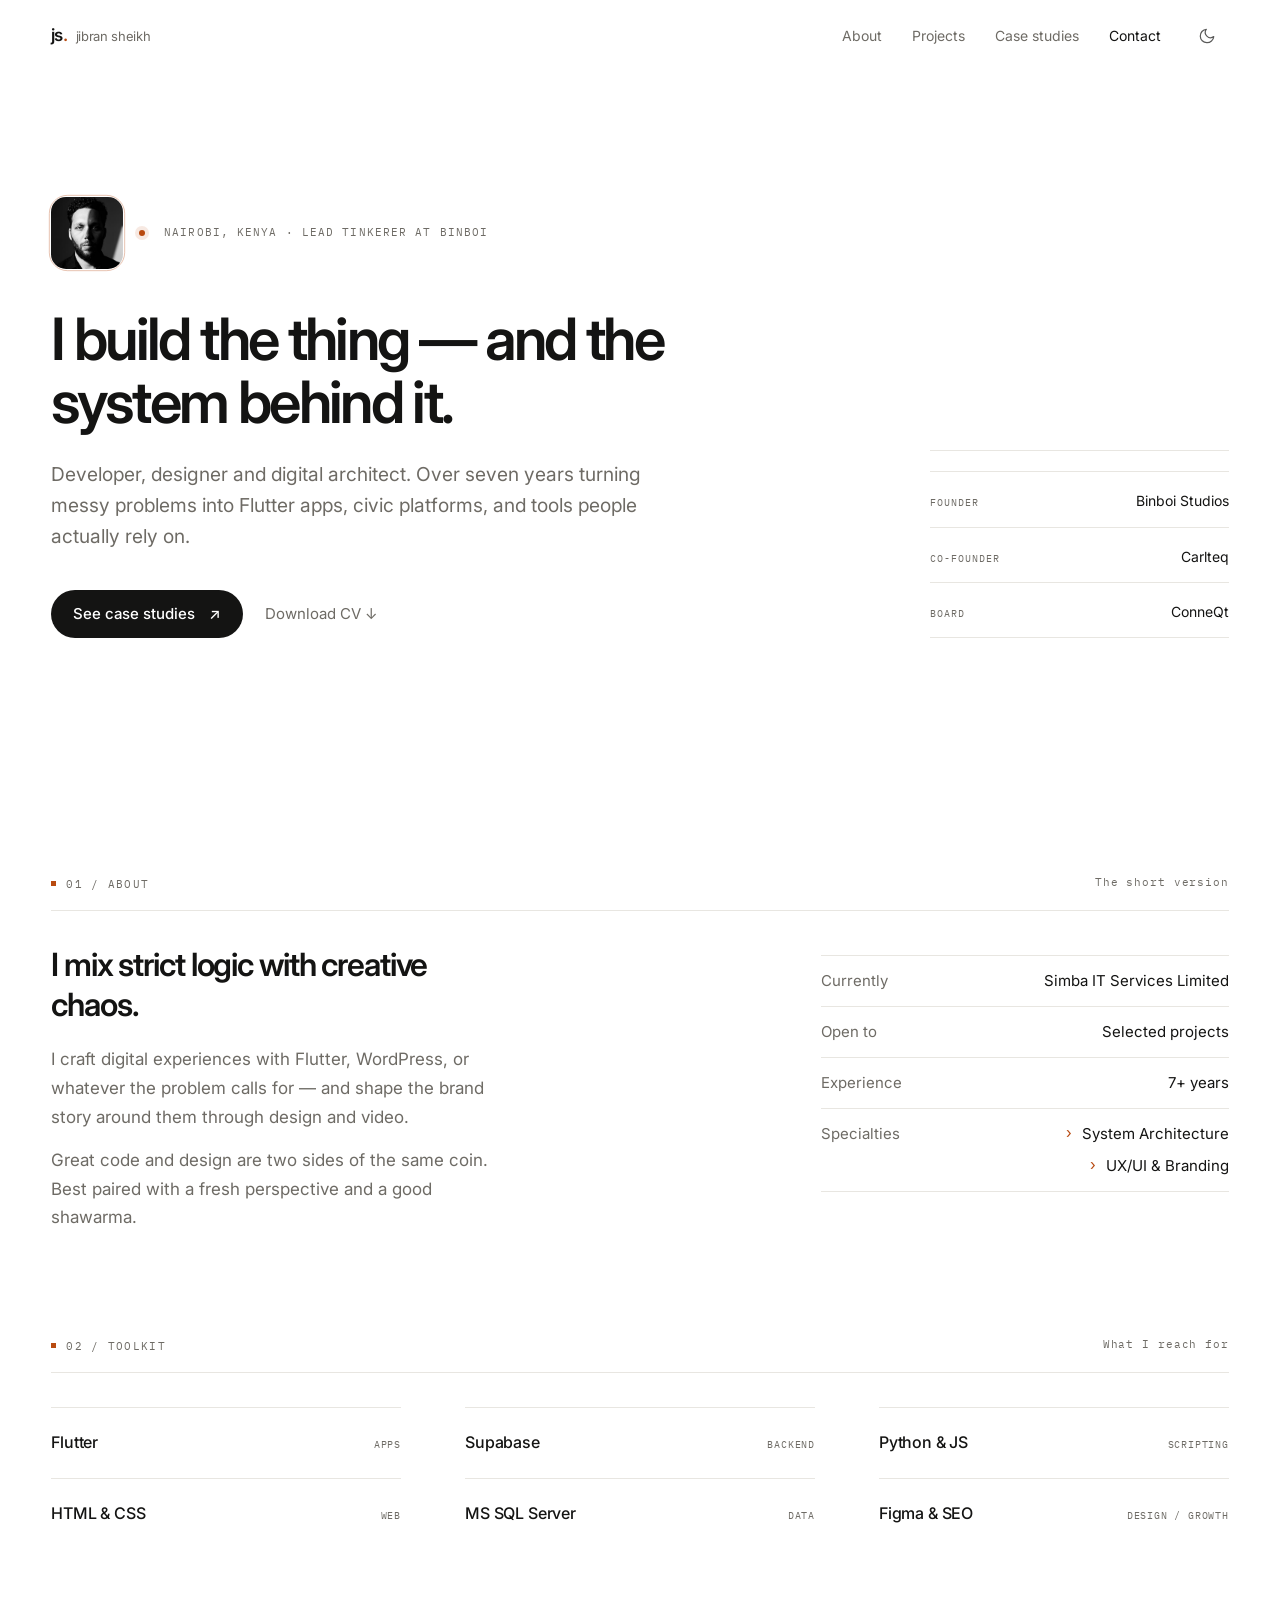
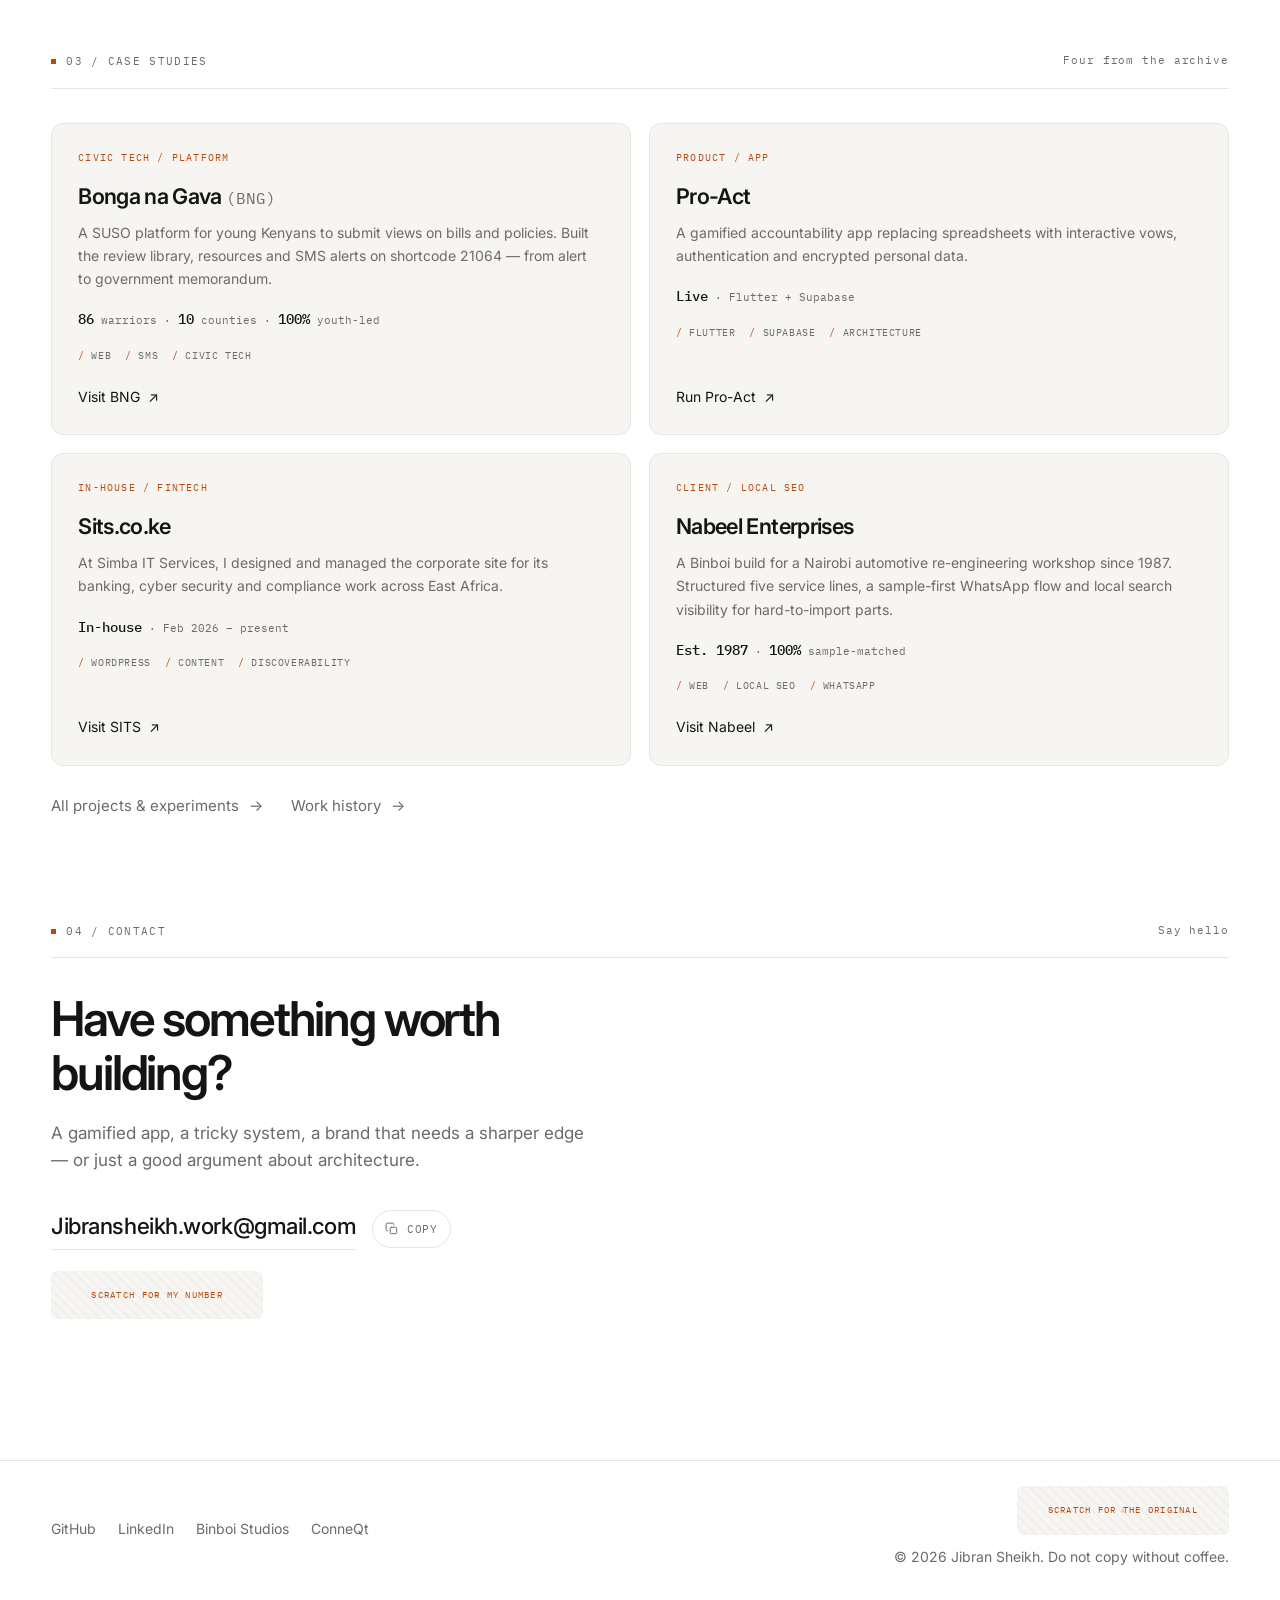
==== index.html @ ac34a092 "Tighten site copy and add copy-email button" ====
<!DOCTYPE html>
<html lang="en">
<head>
    <meta charset="UTF-8">
    <meta name="viewport" content="width=device-width, initial-scale=1.0">

    <title>Jibran Sheikh — Developer &amp; Digital Architect</title>
    <meta name="description" content="Part developer, part digital architect, and full-time problem solver. Building Flutter apps, civic platforms, and the systems behind them from Nairobi.">
    <meta name="keywords" content="Jibran Sheikh, Full-Stack Developer, Flutter app development, Supabase, Civic Tech, suso.world, Bonganagava, Nairobi">
    <meta name="theme-color" content="#ffffff">

    <link rel="canonical" href="https://jibransheikh.binboi.biz/">

    <meta property="og:title" content="Jibran Sheikh — Developer &amp; Digital Architect">
    <meta property="og:description" content="I build the thing — and the system behind it.">
    <meta property="og:type" content="website">
    <meta property="og:url" content="https://jibransheikh.binboi.biz/">
    <meta property="og:image" content="https://jibransheikh.binboi.biz/images/og-card.jpg">
    <meta property="og:image:width" content="1200">
    <meta property="og:image:height" content="630">
    <meta name="twitter:card" content="summary_large_image">

    <script type="application/ld+json">
    {
      "@context": "https://schema.org",
      "@type": "Person",
      "name": "Jibran Sheikh",
      "jobTitle": "Developer & Digital Architect",
      "url": "https://jibransheikh.binboi.biz/",
      "sameAs": [
        "https://github.com/Jibransheikh",
        "https://linkedin.com/in/jibransheikhwork",
        "https://binboi.biz"
      ],
      "worksFor": {
        "@type": "Organization",
        "name": "Simba IT Services Limited"
      },
      "knowsAbout": [
        "Flutter Mobile App Development",
        "Supabase Backend Architecture",
        "Civic Tech & NGO Platforms",
        "Microsoft SQL Server",
        "Linux Mint Configuration",
        "Python & JavaScript Programming"
      ],
      "description": "Digital strategist with over seven years of experience building engaging web applications, dynamic NGO platforms, and hardware ecosystems."
    }
    </script>

    <script>
        // Set theme before paint. Light is the default.
        try {
            if (localStorage.getItem("theme") === "dark") {
                document.documentElement.dataset.theme = "dark";
            }
        } catch (e) {}
        document.documentElement.classList.add("has-js");
        // If script.js fails to load, don't leave reveal content hidden.
        setTimeout(function () {
            if (!document.documentElement.dataset.jsReady) {
                document.documentElement.classList.remove("has-js");
            }
        }, 1500);
    </script>

    <link rel="icon" href="assets/favicon.svg" type="image/svg+xml">
    <link rel="preconnect" href="https://fonts.googleapis.com">
    <link rel="preconnect" href="https://fonts.gstatic.com" crossorigin>
    <link href="https://fonts.googleapis.com/css2?family=IBM+Plex+Mono:wght@400;500&family=Inter:wght@400;500;600&display=swap" rel="stylesheet">
    <link rel="stylesheet" href="style.css">
</head>

<body>
    <a class="skip-link" href="#main">Skip to content</a>
    <header class="site-header" id="site-header">
        <div class="wrap header-inner">
            <a class="brand" href="index.html" aria-label="Jibran Sheikh, home">
                <span class="brand-name">js<span>.</span></span>
                <span class="brand-note">jibran sheikh</span>
            </a>

            <nav class="desknav" aria-label="Primary">
                <a href="#about">About</a>
                <a href="projects.html">Projects</a>
                <a href="#case-studies">Case studies</a>
                <a href="#contact">Contact</a>
            </nav>

            <div class="header-actions">
                <button class="iconbtn themebtn" type="button" aria-label="Switch to dark mode" aria-pressed="false">
                    <svg class="i-moon" width="18" height="18" viewBox="0 0 24 24" fill="none" stroke="currentColor" stroke-width="1.6" stroke-linecap="round" stroke-linejoin="round" aria-hidden="true">
                        <path d="M21 12.8A9 9 0 1 1 11.2 3a7 7 0 0 0 9.8 9.8Z"/>
                    </svg>
                    <svg class="i-sun" width="18" height="18" viewBox="0 0 24 24" fill="none" stroke="currentColor" stroke-width="1.6" stroke-linecap="round" stroke-linejoin="round" aria-hidden="true">
                        <circle cx="12" cy="12" r="4"/>
                        <path d="M12 2v2M12 20v2M4.93 4.93l1.41 1.41M17.66 17.66l1.41 1.41M2 12h2M20 12h2M4.93 19.07l1.41-1.41M17.66 6.34l1.41-1.41"/>
                    </svg>
                </button>

                <button class="iconbtn menubtn" type="button" aria-label="Open menu" aria-expanded="false" aria-controls="mobile-menu">
                    <svg width="20" height="20" viewBox="0 0 24 24" fill="none" stroke="currentColor" stroke-width="1.6" stroke-linecap="round" aria-hidden="true">
                        <path d="M4 8h16M4 16h16"/>
                    </svg>
                </button>
            </div>
        </div>

        <div class="mobile-menu" id="mobile-menu" hidden>
            <nav aria-label="Mobile">
                <a href="#about">About</a>
                <a href="projects.html">Projects</a>
                <a href="#case-studies">Case studies</a>
                <a href="#contact">Contact</a>
            </nav>
            <p class="mobile-menu-foot">Nairobi, Kenya &middot; Building since 2019</p>
        </div>
    </header>

    <main id="main">
        <section class="hero wrap">
            <div class="hero-main">
                <div class="hero-head reveal" style="--delay: 0.02s">
                    <button type="button" class="avatar-frame" aria-label="Enlarge photo of Jibran Sheikh">
                        <img src="images/profile.avif" alt="" width="72" height="72">
                    </button>
                    <p class="status">
                        <button type="button" class="status-toggle" aria-label="Cycle status message" aria-controls="status-text">
                            <span class="status-dot" aria-hidden="true"></span>
                        </button>
                        <span class="status-text" id="status-text" aria-live="polite">Nairobi, Kenya &middot; Lead Tinkerer at Binboi</span>
                    </p>
                </div>

                <h1 class="reveal" style="--delay: 0.1s">I build the thing &mdash; and the system behind it.</h1>

                <p class="hero-desc reveal" style="--delay: 0.18s">
                    Developer, designer and digital architect. Over seven years turning messy problems into
                    Flutter apps, civic platforms, and tools people actually rely on.
                </p>

                <div class="hero-actions reveal" style="--delay: 0.26s">
                    <a href="#case-studies" class="btn">See case studies <span class="arr" aria-hidden="true">&nearr;</span></a>
                    <a href="assets/cv.pdf" target="_blank" rel="noopener noreferrer" class="text-link">Download CV &darr;</a>
                </div>
            </div>

            <div class="hero-side reveal" style="--delay: 0.34s">
                <div class="roles">
                    <span class="role">
                        <span class="role-label">Founder</span>
                        <a href="https://binboi.biz" target="_blank" rel="noopener noreferrer">Binboi Studios</a>
                    </span>
                    <span class="role">
                        <span class="role-label">Co-founder</span>
                        <a href="https://carlteq.io" target="_blank" rel="noopener noreferrer">Carlteq</a>
                    </span>
                    <span class="role">
                        <span class="role-label">Board</span>
                        <a href="https://conneqtke.org/" target="_blank" rel="noopener noreferrer">ConneQt</a>
                    </span>
                </div>
            </div>
        </section>

        <section id="about" class="section wrap">
            <div class="section-head reveal">
                <h2 class="eyebrow">01 / About</h2>
                <span class="section-aside">The short version</span>
            </div>

            <div class="about-grid">
                <div class="about-intro reveal">
                    <p class="about-title">I mix strict logic with creative chaos.</p>
                    <p class="about-lead">
                        I craft digital experiences with Flutter, WordPress, or whatever the problem
                        calls for &mdash; and shape the brand story around them through design and video.
                    </p>
                    <p class="about-lead">
                        Great code and design are two sides of the same coin. Best paired with a fresh
                        perspective and a good shawarma.
                    </p>
                </div>
                <div class="about-copy reveal" style="--delay: 0.08s">
                    <dl class="facts">
                        <div class="fact-row"><dt>Currently</dt><dd>Simba IT Services Limited</dd></div>
                        <div class="fact-row"><dt>Open to</dt><dd>Selected projects</dd></div>
                        <div class="fact-row"><dt>Experience</dt><dd>7+ years</dd></div>
                        <div class="fact-row fact-row--specialties">
                            <dt>Specialties</dt>
                            <dd>
                                <ul class="specialties">
                                    <li>System Architecture</li>
                                    <li>UX/UI &amp; Branding</li>
                                </ul>
                            </dd>
                        </div>
                    </dl>
                </div>
            </div>
        </section>

        <section class="section wrap">
            <div class="section-head reveal">
                <h2 class="eyebrow">02 / Toolkit</h2>
                <span class="section-aside">What I reach for</span>
            </div>

            <div class="tool-grid">
                <div class="tool reveal"><span class="tool-name">Flutter</span><span class="tool-cat">Apps</span></div>
                <div class="tool reveal" style="--delay: 0.04s"><span class="tool-name">Supabase</span><span class="tool-cat">Backend</span></div>
                <div class="tool reveal" style="--delay: 0.08s"><span class="tool-name">Python &amp; JS</span><span class="tool-cat">Scripting</span></div>
                <div class="tool reveal" style="--delay: 0.12s"><span class="tool-name">HTML &amp; CSS</span><span class="tool-cat">Web</span></div>
                <div class="tool reveal" style="--delay: 0.16s"><span class="tool-name">MS SQL Server</span><span class="tool-cat">Data</span></div>
                <div class="tool reveal" style="--delay: 0.2s"><span class="tool-name">Figma &amp; SEO</span><span class="tool-cat">Design / Growth</span></div>
            </div>
        </section>

        <section id="case-studies" class="section wrap">
            <div class="section-head reveal">
                <h2 class="eyebrow">03 / Case studies</h2>
                <span class="section-aside">Four from the archive</span>
            </div>

            <div class="case-grid">
                <article class="case-card reveal">
                    <p class="case-kicker">Civic tech / Platform</p>
                    <h3>Bonga na Gava <span class="case-abbr">(BNG)</span></h3>
                    <p class="case-desc">
                        A SUSO platform for young Kenyans to submit views on bills and policies. Built the
                        review library, resources and SMS alerts on shortcode 21064 &mdash; from alert to
                        government memorandum.
                    </p>
                    <p class="case-metric"><strong>86</strong> warriors &middot; <strong>10</strong> counties &middot; <strong>100%</strong> youth-led</p>
                    <ul class="case-tags">
                        <li>Web</li>
                        <li>SMS</li>
                        <li>Civic tech</li>
                    </ul>
                    <a class="case-link" href="https://bonganagava.com" target="_blank" rel="noopener noreferrer">Visit BNG <span class="arr" aria-hidden="true">&nearr;</span></a>
                </article>

                <article class="case-card reveal" style="--delay: 0.06s">
                    <p class="case-kicker">Product / App</p>
                    <h3>Pro-Act</h3>
                    <p class="case-desc">
                        A gamified accountability app replacing spreadsheets with interactive vows,
                        authentication and encrypted personal data.
                    </p>
                    <p class="case-metric"><strong>Live</strong> &middot; Flutter + Supabase</p>
                    <ul class="case-tags">
                        <li>Flutter</li>
                        <li>Supabase</li>
                        <li>Architecture</li>
                    </ul>
                    <a class="case-link" href="https://proact.dev.binboi.biz" target="_blank" rel="noopener noreferrer">Run Pro-Act <span class="arr" aria-hidden="true">&nearr;</span></a>
                </article>

                <article class="case-card reveal" style="--delay: 0.12s">
                    <p class="case-kicker">In-house / Fintech</p>
                    <h3>Sits.co.ke</h3>
                    <p class="case-desc">
                        At Simba IT Services, I designed and managed the corporate site for its banking,
                        cyber security and compliance work across East Africa.
                    </p>
                    <p class="case-metric"><strong>In-house</strong> &middot; Feb 2026 &ndash; present</p>
                    <ul class="case-tags">
                        <li>WordPress</li>
                        <li>Content</li>
                        <li>Discoverability</li>
                    </ul>
                    <a class="case-link" href="https://www.sits.co.ke/" target="_blank" rel="noopener noreferrer">Visit SITS <span class="arr" aria-hidden="true">&nearr;</span></a>
                </article>

                <article class="case-card reveal" style="--delay: 0.18s">
                    <p class="case-kicker">Client / Local SEO</p>
                    <h3>Nabeel Enterprises</h3>
                    <p class="case-desc">
                        A Binboi build for a Nairobi automotive re-engineering workshop since 1987.
                        Structured five service lines, a sample-first WhatsApp flow and local search
                        visibility for hard-to-import parts.
                    </p>
                    <p class="case-metric"><strong>Est. 1987</strong> &middot; <strong>100%</strong> sample-matched</p>
                    <ul class="case-tags">
                        <li>Web</li>
                        <li>Local SEO</li>
                        <li>WhatsApp</li>
                    </ul>
                    <a class="case-link" href="https://nabeelenterprises.binboi.biz/" target="_blank" rel="noopener noreferrer">Visit Nabeel <span class="arr" aria-hidden="true">&nearr;</span></a>
                </article>
            </div>

            <div class="more-links">
                <a class="more-link" href="projects.html">All projects &amp; experiments <span class="arr" aria-hidden="true">&rarr;</span></a>
                <a class="more-link" href="archive.html">Work history <span class="arr" aria-hidden="true">&rarr;</span></a>
            </div>
        </section>

        <section id="contact" class="section wrap contact">
            <div class="section-head reveal">
                <h2 class="eyebrow">04 / Contact</h2>
                <span class="section-aside">Say hello</span>
            </div>

            <p class="contact-title reveal">Have something worth building?</p>
            <p class="contact-copy reveal" style="--delay: 0.06s">
                A gamified app, a tricky system, a brand that needs a sharper edge &mdash; or just a good
                argument about architecture.
            </p>
            <div class="contact-email reveal" style="--delay: 0.12s">
                <a class="email-link" href="mailto:Jibransheikh.work@gmail.com">Jibransheikh.work@gmail.com</a>
                <button type="button" class="copy-email" data-copy-email="Jibransheikh.work@gmail.com" aria-label="Copy email address to clipboard">
                    <svg viewBox="0 0 24 24" fill="none" stroke="currentColor" stroke-width="1.7" stroke-linecap="round" stroke-linejoin="round" aria-hidden="true">
                        <rect x="9" y="9" width="11" height="11" rx="2"/>
                        <path d="M5 15H4a2 2 0 0 1-2-2V4a2 2 0 0 1 2-2h9a2 2 0 0 1 2 2v1"/>
                    </svg>
                    <span class="copy-label">Copy</span>
                </button>
                <span class="sr-only" role="status" data-copy-status></span>
            </div>

            <div class="phone-reveal reveal" style="--delay: 0.16s">
                <button type="button" class="specialty specialty--scratch"
                    aria-label="Scratch to reveal Jibran's phone number"
                    aria-describedby="phone-hint" aria-pressed="false"
                    data-reveal-label="Jibran's phone number: +254 717 516 439"
                    data-reveal-status="Phone number revealed: +254 717 516 439. A call link is now available."
                    data-reveal-target="#phone-call-link">
                    <span class="specialty-face" aria-hidden="true">
                        <span class="specialty-text">+254 717 516 439</span>
                        <span class="specialty-note">tap to call below</span>
                    </span>
                    <canvas class="specialty-cover" aria-hidden="true"></canvas>
                    <span class="specialty-prompt" aria-hidden="true">scratch for my number</span>
                </button>
                <span class="sr-only" id="phone-hint">Drag across the card to scratch it, or press Enter to reveal the phone number.</span>
                <span class="sr-only" aria-live="polite" data-scratch-status></span>
                <a class="phone phone-link" id="phone-call-link" href="tel:+254717516439" hidden>Call +254 717 516 439 <span class="arr" aria-hidden="true">&nearr;</span></a>
            </div>
        </section>
    </main>

    <footer class="site-footer wrap">
        <div class="footer-links">
            <a href="https://github.com/Jibransheikh" target="_blank" rel="noopener noreferrer">GitHub</a>
            <a href="https://linkedin.com/in/jibransheikhwork" target="_blank" rel="noopener noreferrer">LinkedIn</a>
            <a href="https://binboi.biz" target="_blank" rel="noopener noreferrer">Binboi Studios</a>
            <a href="https://conneqtke.org/" target="_blank" rel="noopener noreferrer">ConneQt</a>
        </div>
        <div class="footer-right">
            <div class="footer-scratch">
                <button type="button" class="specialty specialty--scratch footer-scratch-card"
                    aria-label="Scratch to reveal the original site"
                    aria-describedby="legacy-hint" aria-pressed="false"
                    data-reveal-label="Open the original 2024 portfolio (opens in a new tab)"
                    data-reveal-status="Easter egg unlocked: a link to the original 2024 portfolio is now in the footer."
                    data-reveal-target="#legacy-link">
                    <span class="specialty-face" aria-hidden="true">
                        <span class="specialty-text">the original site</span>
                        <span class="specialty-note">2024 edition</span>
                    </span>
                    <canvas class="specialty-cover" aria-hidden="true"></canvas>
                    <span class="specialty-prompt" aria-hidden="true">scratch for the original</span>
                </button>
                <span class="sr-only" id="legacy-hint">Drag across the card to scratch it, or press Enter to reveal a link to the original site.</span>
                <span class="sr-only" aria-live="polite" data-scratch-status></span>
                <a class="legacy-link" id="legacy-link" href="legacy/index.html" target="_blank" rel="noopener noreferrer" hidden>The original site <span class="arr" aria-hidden="true">&nearr;</span></a>
            </div>
            <p>&copy; <span data-year>2026</span> Jibran Sheikh. Do not copy without coffee.</p>
        </div>
    </footer>

    <div class="lightbox" id="photo-lightbox" hidden>
        <div class="lightbox-backdrop" data-lightbox-close></div>
        <div class="lightbox-inner" role="dialog" aria-modal="true" aria-label="Photo of Jibran Sheikh">
            <img src="images/profile.avif" alt="Jibran Sheikh" width="1529" height="1874">
            <button type="button" class="lightbox-close" aria-label="Close photo">&times;</button>
        </div>
    </div>

    <script src="script.js"></script>
</body>
</html>
---- style.css ----
/* ---------------------------------------------
   Tokens
--------------------------------------------- */
:root {
    color-scheme: light;

    --bg: #ffffff;
    --fg: #141413;
    --muted: #6e6b65;
    --rule: #e8e6e1;
    --tile: #f6f5f2;
    --accent: #b84a10;
    --accent-soft: rgba(184, 74, 16, 0.12);

    --sans: "Inter", system-ui, -apple-system, "Segoe UI", sans-serif;
    --mono: "IBM Plex Mono", ui-monospace, SFMono-Regular, monospace;

    --gutter: clamp(20px, 4vw, 64px);
    --width: 1520px;
}

html[data-theme="dark"] {
    color-scheme: dark;

    --bg: #0e0e0d;
    --fg: #f2f0ed;
    --muted: #9d9992;
    --rule: #272624;
    --tile: #171716;
    --accent: #f07826;
    --accent-soft: rgba(240, 120, 38, 0.16);
}

/* ---------------------------------------------
   Reset + base
--------------------------------------------- */
*,
*::before,
*::after {
    box-sizing: border-box;
}

html {
    scroll-behavior: smooth;
    scroll-padding-top: 88px;
    background: var(--bg);
}

body {
    margin: 0;
    min-height: 100vh;
    background: var(--bg);
    color: var(--fg);
    font-family: var(--sans);
    font-size: 16px;
    line-height: 1.6;
    -webkit-font-smoothing: antialiased;
    transition: background-color 0.3s ease, color 0.3s ease;
}

img {
    display: block;
    max-width: 100%;
    height: auto;
}

a {
    color: inherit;
    text-decoration: none;
}

h1,
h2,
h3 {
    margin: 0;
    font-weight: 600;
    letter-spacing: -0.03em;
    line-height: 1.16;
}

p {
    margin: 0;
}

ul,
dl {
    margin: 0;
    padding: 0;
}

[hidden] {
    display: none !important;
}

.sr-only {
    position: absolute;
    width: 1px;
    height: 1px;
    padding: 0;
    margin: -1px;
    overflow: hidden;
    clip: rect(0, 0, 0, 0);
    white-space: nowrap;
    border: 0;
}

::selection {
    background: var(--accent);
    color: #fff;
}

:focus-visible {
    outline: 2px solid var(--accent);
    outline-offset: 3px;
    border-radius: 4px;
}

.wrap {
    width: 100%;
    max-width: var(--width);
    margin-inline: auto;
    padding-inline: var(--gutter);
}

/* Underlined inline link that settles on hover */
.link {
    text-decoration: underline;
    text-decoration-thickness: 1px;
    text-underline-offset: 4px;
    text-decoration-color: var(--rule);
    transition: text-decoration-color 0.2s ease, color 0.2s ease;
}

.link:hover {
    color: var(--accent);
    text-decoration-color: currentColor;
}

.skip-link {
    position: absolute;
    left: -9999px;
    top: 10px;
    z-index: 100;
    padding: 8px 14px;
    border-radius: 8px;
    background: var(--fg);
    color: var(--bg);
    font-size: 14px;
}

.skip-link:focus {
    left: 16px;
}

/* ---------------------------------------------
   Header
--------------------------------------------- */
.site-header {
    position: sticky;
    top: 0;
    z-index: 40;
    border-bottom: 1px solid transparent;
    transition: border-color 0.25s ease, background-color 0.25s ease;
}

.site-header.is-scrolled {
    background: var(--bg);
    background: color-mix(in srgb, var(--bg) 88%, transparent);
    backdrop-filter: blur(14px);
    -webkit-backdrop-filter: blur(14px);
    border-bottom-color: var(--rule);
}

.header-inner {
    display: flex;
    align-items: center;
    justify-content: space-between;
    gap: 24px;
    min-height: 72px;
}

.brand {
    display: inline-flex;
    align-items: baseline;
    gap: 9px;
    font-size: 17px;
    font-weight: 600;
    letter-spacing: -0.02em;
}

.brand-name {
    letter-spacing: -0.05em;
}

.brand-name span {
    color: var(--accent);
}

.brand-note {
    font-weight: 400;
    font-size: 13px;
    color: var(--muted);
}

.brand-note.is-typing::after {
    content: "";
    display: inline-block;
    width: 1px;
    height: 1em;
    margin-left: 2px;
    background: var(--accent);
    vertical-align: -2px;
    animation: caret 0.7s step-end infinite;
}

html.brand-typing .brand-note {
    display: inline;
}

@keyframes caret {
    50% {
        opacity: 0;
    }
}

.desknav {
    display: flex;
    gap: 30px;
    margin-left: auto;
    font-size: 14px;
}

.desknav a {
    color: var(--muted);
    transition: color 0.2s ease;
}

.desknav a:hover,
.desknav a[aria-current="true"] {
    color: var(--fg);
}

.header-actions {
    display: flex;
    align-items: center;
    gap: 6px;
}

.iconbtn {
    display: inline-flex;
    align-items: center;
    justify-content: center;
    width: 44px;
    height: 44px;
    padding: 0;
    border: 0;
    border-radius: 999px;
    background: transparent;
    color: inherit;
    cursor: pointer;
    opacity: 0.7;
    transition: opacity 0.2s ease, background-color 0.2s ease, transform 0.2s ease;
}

.iconbtn:hover {
    opacity: 1;
    background: var(--tile);
}

.themebtn svg {
    transition: transform 0.4s cubic-bezier(0.2, 0.7, 0.2, 1);
}

.themebtn:hover svg {
    transform: rotate(-18deg);
}

.themebtn .i-sun,
.menubtn,
.mobile-menu {
    display: none;
}

html[data-theme="dark"] .themebtn .i-sun {
    display: block;
}

html[data-theme="dark"] .themebtn .i-moon {
    display: none;
}

.menubtn svg {
    transition: transform 0.25s ease;
}

.menubtn[aria-expanded="true"] svg {
    transform: rotate(90deg);
}

.mobile-menu {
    position: absolute;
    top: 100%;
    left: 0;
    right: 0;
    padding: 8px var(--gutter) 28px;
    background: var(--bg);
    border-bottom: 1px solid var(--rule);
    box-shadow: 0 18px 40px rgba(0, 0, 0, 0.05);
}

.mobile-menu nav {
    display: flex;
    flex-direction: column;
}

.mobile-menu a {
    padding: 15px 0;
    border-bottom: 1px solid var(--rule);
    font-size: 26px;
    font-weight: 500;
    letter-spacing: -0.03em;
}

.mobile-menu-foot {
    margin-top: 22px;
    font-family: var(--mono);
    font-size: 11px;
    letter-spacing: 0.1em;
    text-transform: uppercase;
    color: var(--muted);
}

/* ---------------------------------------------
   Hero
--------------------------------------------- */
.hero {
    padding-top: 96px;
    padding-bottom: 108px;
}

.hero-main,
.hero-side {
    min-width: 0;
}

.hero-side {
    margin-top: 52px;
}

.hero-head {
    display: flex;
    align-items: center;
    gap: 16px;
    margin-bottom: 38px;
}

.avatar-frame {
    position: relative;
    width: 72px;
    height: 72px;
    flex: none;
    padding: 0;
    border: 0;
    border-radius: 15px;
    background: none;
    cursor: zoom-in;
    -webkit-tap-highlight-color: transparent;
}

.avatar-frame::after {
    content: "";
    position: absolute;
    inset: -5px;
    border: 1px solid var(--accent);
    border-radius: 20px;
    opacity: 0.35;
    transform: scale(0.93);
    transition: opacity 0.3s ease, transform 0.3s ease;
    pointer-events: none;
}

.avatar-frame:hover::after {
    opacity: 1;
    transform: scale(1);
}

.avatar-frame img {
    width: 100%;
    height: 100%;
    border-radius: 15px;
    object-fit: cover;
    background: var(--tile);
    transition: transform 0.4s cubic-bezier(0.2, 0.7, 0.2, 1);
}

.avatar-frame:hover img {
    transform: scale(1.035);
}

.status {
    display: inline-flex;
    align-items: center;
    gap: 10px;
    font-family: var(--mono);
    font-size: 11px;
    letter-spacing: 0.1em;
    text-transform: uppercase;
    color: var(--muted);
}

.status-toggle {
    display: inline-flex;
    align-items: center;
    justify-content: center;
    width: 24px;
    height: 24px;
    flex: none;
    margin-left: -9px;
    padding: 0;
    border: 0;
    border-radius: 50%;
    background: none;
    cursor: pointer;
    -webkit-tap-highlight-color: transparent;
}

.status-toggle .status-dot {
    transition: transform 0.25s ease;
}

.status-toggle:hover .status-dot,
.status-toggle:focus-visible .status-dot {
    transform: scale(1.6);
}

.status-dot {
    width: 6px;
    height: 6px;
    flex: none;
    border-radius: 50%;
    background: var(--accent);
    box-shadow: 0 0 0 4px var(--accent-soft);
    animation: breathe 2.8s ease-in-out infinite;
}

@keyframes breathe {
    50% {
        box-shadow: 0 0 0 7px transparent;
    }
}

.hero h1 {
    max-width: 17ch;
    font-size: clamp(2.4rem, 6vw, 3.65rem);
    line-height: 1.08;
    letter-spacing: -0.045em;
}

.hero-desc {
    max-width: 54ch;
    margin-top: 26px;
    font-size: clamp(1.0625rem, 2.4vw, 1.2rem);
    line-height: 1.62;
    color: var(--muted);
}

.hero-actions {
    display: flex;
    flex-wrap: wrap;
    align-items: center;
    gap: 22px;
    margin-top: 38px;
}

.btn {
    display: inline-flex;
    align-items: center;
    gap: 14px;
    min-height: 48px;
    padding: 0 22px;
    border-radius: 999px;
    background: var(--fg);
    color: var(--bg);
    font-size: 15px;
    font-weight: 500;
    transition: transform 0.25s ease, opacity 0.2s ease;
}

.btn:hover {
    transform: translateY(-2px);
    opacity: 0.88;
}

.btn .arr,
.work-link .arr {
    display: inline-block;
    transition: transform 0.25s cubic-bezier(0.2, 0.7, 0.2, 1);
}

.btn:hover .arr,
.work-link:hover .arr {
    transform: translate(3px, -3px);
}

.text-link {
    font-size: 15px;
    color: var(--muted);
    transition: color 0.2s ease;
}

.text-link:hover {
    color: var(--fg);
}

/* Roles strip under the hero */
.roles {
    display: flex;
    flex-wrap: wrap;
    gap: 10px 28px;
    margin-top: 44px;
    padding-top: 18px;
    border-top: 1px solid var(--rule);
}

.role {
    display: inline-flex;
    align-items: baseline;
    gap: 9px;
    font-size: 14px;
}

.role-label {
    font-family: var(--mono);
    font-size: 10px;
    letter-spacing: 0.1em;
    text-transform: uppercase;
    color: var(--muted);
}

.role a {
    transition: color 0.2s ease;
}

.role a:hover {
    color: var(--accent);
}

/* ---------------------------------------------
   Sections
--------------------------------------------- */
.section {
    margin-top: 104px;
}

.section-head {
    display: flex;
    align-items: baseline;
    justify-content: space-between;
    gap: 20px;
    padding-bottom: 18px;
    margin-bottom: 34px;
    border-bottom: 1px solid var(--rule);
}

.eyebrow {
    display: inline-flex;
    align-items: center;
    gap: 10px;
    font-family: var(--mono);
    font-size: 11px;
    font-weight: 400;
    letter-spacing: 0.12em;
    text-transform: uppercase;
    color: var(--muted);
}

.eyebrow::before {
    content: "";
    width: 5px;
    height: 5px;
    flex: none;
    background: var(--accent);
}

.section-aside {
    font-family: var(--mono);
    font-size: 11px;
    letter-spacing: 0.08em;
    color: var(--muted);
}

/* About */
.about-grid {
    display: grid;
    gap: 32px;
}

.about-title {
    max-width: 20ch;
    font-size: clamp(1.5rem, 3.8vw, 2rem);
    font-weight: 600;
    line-height: 1.25;
    letter-spacing: -0.035em;
}

.about-lead {
    max-width: 42ch;
    margin-top: 20px;
    font-size: 17px;
    line-height: 1.7;
    color: var(--muted);
}

.about-lead + .about-lead {
    margin-top: 14px;
}

.facts {
    margin-top: 10px;
    border-top: 1px solid var(--rule);
}

.fact-row {
    display: flex;
    flex-wrap: wrap;
    justify-content: space-between;
    gap: 4px 20px;
    padding: 13px 0;
    border-bottom: 1px solid var(--rule);
    font-size: 15px;
}

.fact-row dt {
    color: var(--muted);
}

.fact-row--specialties {
    align-items: start;
}

.specialties {
    display: flex;
    flex-direction: column;
    align-items: flex-end;
    gap: 8px;
    list-style: none;
}

.specialties li {
    position: relative;
    padding-left: 16px;
    text-align: right;
}

.specialties li::before {
    content: "\203A";
    position: absolute;
    left: 0;
    top: -1px;
    color: var(--accent);
}

.specialty {
    position: relative;
    display: inline-flex;
    align-items: center;
    justify-content: center;
    min-width: 186px;
    min-height: 32px;
    margin: -3px 0;
    padding: 4px 12px;
    overflow: hidden;
    isolation: isolate;
    border: 0;
    border-radius: 6px;
    background: none;
    color: inherit;
    font: inherit;
    font-size: 15px;
    cursor: crosshair;
    touch-action: none;
    -webkit-tap-highlight-color: transparent;
}

.specialty-face {
    display: flex;
    flex-direction: column;
    align-items: center;
    gap: 2px;
    white-space: nowrap;
}

.specialty-text {
    font-weight: 500;
}

.specialty-note {
    font-family: var(--mono);
    font-size: 9px;
    letter-spacing: 0.01em;
    color: var(--muted);
    opacity: 0;
    transform: translateY(3px);
    transition: opacity 0.35s ease 0.18s, transform 0.35s ease 0.18s;
}

.specialty.is-revealed .specialty-note {
    opacity: 1;
    transform: none;
}

.specialty-cover {
    position: absolute;
    inset: 0;
    width: 100%;
    height: 100%;
    pointer-events: none;
    transition: opacity 0.4s ease;
}

.specialty.is-revealed .specialty-cover {
    opacity: 0;
}

.specialty-prompt {
    position: absolute;
    inset: 0;
    display: grid;
    place-items: center;
    font-family: var(--mono);
    font-size: 9px;
    letter-spacing: 0.14em;
    text-transform: uppercase;
    color: var(--accent);
    pointer-events: none;
    transition: opacity 0.2s ease;
}

.specialty.is-scratching .specialty-prompt,
.specialty.is-revealed .specialty-prompt {
    opacity: 0;
}

/* Toolkit */
.tool-grid {
    display: grid;
    grid-template-columns: repeat(2, minmax(0, 1fr));
    column-gap: 36px;
}

.tool {
    display: flex;
    align-items: baseline;
    justify-content: space-between;
    gap: 12px;
    padding: 17px 0;
    border-top: 1px solid var(--rule);
}

.tool-name {
    font-size: 16px;
    font-weight: 500;
    letter-spacing: -0.01em;
    transition: color 0.2s ease;
}

.tool:hover .tool-name {
    color: var(--accent);
}

.tool-cat {
    font-family: var(--mono);
    font-size: 10px;
    letter-spacing: 0.08em;
    text-transform: uppercase;
    color: var(--muted);
    white-space: nowrap;
}

/* Work */
.work-list {
    list-style: none;
}

.work-row {
    position: relative;
    display: grid;
    grid-template-columns: minmax(0, 1fr) auto;
    align-items: start;
    gap: 20px;
    padding: 30px 0;
    border-top: 1px solid var(--rule);
}

.work-row:last-child {
    border-bottom: 1px solid var(--rule);
}

.work-row::before {
    content: "";
    position: absolute;
    top: -1px;
    left: 0;
    width: 0;
    height: 1px;
    background: var(--accent);
    transition: width 0.45s cubic-bezier(0.2, 0.7, 0.2, 1);
}

.work-row:hover::before {
    width: 100%;
}

.work-row::after {
    content: attr(data-commit);
    position: absolute;
    right: 0;
    bottom: 7px;
    font-family: var(--mono);
    font-size: 10px;
    letter-spacing: 0.01em;
    color: var(--accent);
    opacity: 0;
    transform: translateY(4px);
    transition: opacity 0.25s ease, transform 0.25s ease;
    pointer-events: none;
}

.work-row:hover::after,
.work-row:focus-within::after {
    opacity: 1;
    transform: none;
}

.work-index {
    margin-bottom: 11px;
    font-family: var(--mono);
    font-size: 11px;
    letter-spacing: 0.1em;
    color: var(--accent);
}

.work-row h3 {
    font-size: clamp(1.25rem, 3vw, 1.5rem);
    transition: transform 0.3s cubic-bezier(0.2, 0.7, 0.2, 1);
}

.work-row:hover h3 {
    transform: translateX(5px);
}

.work-desc {
    max-width: 56ch;
    margin-top: 11px;
    font-size: 15px;
    line-height: 1.7;
    color: var(--muted);
}

.work-tags {
    display: flex;
    flex-wrap: wrap;
    gap: 8px 18px;
    list-style: none;
    margin-top: 18px;
    font-family: var(--mono);
    font-size: 10px;
    letter-spacing: 0.08em;
    text-transform: uppercase;
    color: var(--muted);
}

.work-tags li::before {
    content: "/ ";
    color: var(--accent);
}

.work-link {
    display: inline-flex;
    align-items: center;
    gap: 8px;
    white-space: nowrap;
    font-size: 14px;
    color: var(--muted);
    transition: color 0.2s ease;
}

.work-link:hover {
    color: var(--accent);
}

.project-sublinks {
    display: flex;
    flex-wrap: wrap;
    gap: 8px 18px;
    margin-top: 18px;
}

.project-sublinks a {
    padding-bottom: 2px;
    border-bottom: 1px solid var(--rule);
    font-family: var(--mono);
    font-size: 10px;
    letter-spacing: 0.08em;
    text-transform: uppercase;
    color: var(--muted);
    transition: color 0.2s ease, border-color 0.2s ease;
}

.project-sublinks a:hover {
    color: var(--accent);
    border-bottom-color: var(--accent);
}

.work-shot {
    grid-column: 1 / -1;
    margin: 20px 0 0;
}

.work-shot img {
    width: 100%;
    max-width: 520px;
    aspect-ratio: 756 / 488;
    object-fit: cover;
    object-position: top;
    border: 1px solid var(--rule);
    border-radius: 8px;
    background: var(--tile);
}

.work-shot figcaption {
    margin-top: 8px;
    font-family: var(--mono);
    font-size: 10px;
    letter-spacing: 0.08em;
    text-transform: uppercase;
    color: var(--muted);
}

.more-links {
    display: flex;
    flex-wrap: wrap;
    gap: 10px 28px;
    margin-top: 28px;
}

.more-links .more-link {
    margin-top: 0;
}

.more-link {
    display: inline-flex;
    align-items: center;
    gap: 10px;
    margin-top: 28px;
    font-size: 15px;
    color: var(--muted);
    transition: color 0.2s ease;
}

.more-link:hover {
    color: var(--accent);
}

.more-link .arr {
    transition: transform 0.25s ease;
}

.more-link:hover .arr {
    transform: translateX(4px);
}

/* Case studies */
.case-grid {
    display: grid;
    gap: 18px;
}

.case-card {
    display: flex;
    flex-direction: column;
    min-width: 0;
    padding: 26px;
    border: 1px solid var(--rule);
    border-radius: 12px;
    background: var(--tile);
    transition: transform 0.3s cubic-bezier(0.2, 0.7, 0.2, 1), border-color 0.3s ease;
}

.case-card:hover {
    transform: translateY(-4px);
    border-color: var(--accent);
}

.case-kicker {
    font-family: var(--mono);
    font-size: 10px;
    letter-spacing: 0.12em;
    text-transform: uppercase;
    color: var(--accent);
}

.case-card h3 {
    margin-top: 18px;
    font-size: 1.35rem;
}

.case-abbr {
    font-family: var(--mono);
    font-size: 0.72em;
    font-weight: 400;
    letter-spacing: 0;
    color: var(--muted);
    white-space: nowrap;
}

.case-desc {
    margin-top: 12px;
    font-size: 14px;
    line-height: 1.65;
    color: var(--muted);
}

.case-metric {
    margin-top: 18px;
    font-family: var(--mono);
    font-size: 11px;
    line-height: 1.7;
    color: var(--muted);
}

.case-metric strong {
    font-size: 14px;
    font-weight: 500;
    color: var(--fg);
}

.case-tags {
    display: flex;
    flex-wrap: wrap;
    gap: 8px 14px;
    margin-top: 16px;
    list-style: none;
    font-family: var(--mono);
    font-size: 10px;
    letter-spacing: 0.06em;
    text-transform: uppercase;
    color: var(--muted);
}

.case-tags li::before {
    content: "/ ";
    color: var(--accent);
}

.case-link {
    display: inline-flex;
    align-items: center;
    gap: 8px;
    margin-top: auto;
    padding-top: 22px;
    font-size: 14px;
    color: var(--fg);
    transition: color 0.2s ease;
}

.case-link:hover {
    color: var(--accent);
}

.case-link .arr {
    transition: transform 0.25s ease;
}

.case-link:hover .arr {
    transform: translate(3px, -3px);
}

/* Contact */
.contact {
    padding-bottom: 40px;
}

.contact-title {
    max-width: 16ch;
    font-size: clamp(2rem, 5.4vw, 3rem);
    font-weight: 600;
    line-height: 1.12;
    letter-spacing: -0.045em;
}

.contact-copy {
    max-width: 50ch;
    margin-top: 20px;
    font-size: 17px;
    color: var(--muted);
}

.email-link {
    display: inline-block;
    margin-top: 34px;
    padding-bottom: 5px;
    border-bottom: 1px solid var(--rule);
    font-size: clamp(1.125rem, 3vw, 1.4rem);
    font-weight: 500;
    letter-spacing: -0.02em;
    transition: color 0.2s ease, border-color 0.2s ease;
}

.email-link:hover {
    color: var(--accent);
    border-bottom-color: var(--accent);
}

.contact-email {
    display: flex;
    align-items: center;
    flex-wrap: wrap;
    gap: 12px 16px;
    margin-top: 34px;
}

.contact-email .email-link {
    margin-top: 0;
}

.copy-email {
    display: inline-flex;
    align-items: center;
    justify-content: center;
    gap: 8px;
    min-height: 38px;
    padding: 8px 12px;
    border: 1px solid var(--rule);
    border-radius: 999px;
    background: transparent;
    color: var(--muted);
    font-family: var(--mono);
    font-size: 11px;
    letter-spacing: 0.06em;
    text-transform: uppercase;
    cursor: pointer;
    transition: color 0.2s ease, border-color 0.2s ease, background-color 0.2s ease;
}

.copy-email:hover {
    color: var(--accent);
    border-color: var(--accent);
    background: var(--tile);
}

.copy-email svg {
    width: 14px;
    height: 14px;
    flex: none;
}

.phone {
    display: block;
    width: fit-content;
    margin-top: 18px;
    font-size: 15px;
    color: var(--muted);
    transition: color 0.2s ease;
}

.phone:hover {
    color: var(--fg);
}

.phone-reveal {
    margin-top: 24px;
}

.phone-reveal .specialty {
    min-width: 212px;
}

.phone-link {
    margin-top: 14px;
    color: var(--accent);
}

/* ---------------------------------------------
   Footer
--------------------------------------------- */
.site-footer {
    display: flex;
    flex-wrap: wrap;
    align-items: center;
    justify-content: space-between;
    gap: 12px 30px;
    margin-top: 104px;
    padding-top: 28px;
    padding-bottom: 44px;
    border-top: 1px solid var(--rule);
    font-size: 14px;
    color: var(--muted);
}

.footer-links {
    display: flex;
    flex-wrap: wrap;
    gap: 10px 22px;
}

.footer-links a {
    transition: color 0.2s ease;
}

.footer-links a:hover {
    color: var(--fg);
}

.footer-right {
    display: flex;
    flex-direction: column;
    align-items: flex-end;
    gap: 14px;
}

.footer-scratch {
    display: flex;
    flex-direction: column;
    align-items: flex-end;
    gap: 9px;
}

.footer-scratch-card {
    min-width: 212px;
}

.legacy-link {
    font-family: var(--mono);
    font-size: 11px;
    letter-spacing: 0.06em;
    text-transform: uppercase;
    color: var(--accent);
}

.legacy-link:hover {
    text-decoration: underline;
    text-underline-offset: 3px;
}

/* ---------------------------------------------
   Archive page
--------------------------------------------- */
.page {
    padding-top: 72px;
    padding-bottom: 40px;
}

.back-link {
    display: inline-flex;
    align-items: center;
    gap: 9px;
    font-size: 14px;
    color: var(--muted);
    transition: color 0.2s ease;
}

.back-link:hover {
    color: var(--accent);
}

.page h1 {
    margin-top: 28px;
    font-size: clamp(2.2rem, 5.4vw, 3rem);
    letter-spacing: -0.045em;
}

.page-intro {
    max-width: 52ch;
    margin-top: 18px;
    font-size: 17px;
    color: var(--muted);
}

.page .section {
    margin-top: 64px;
}

.page-note {
    margin-top: 20px;
    font-size: 14px;
    color: var(--muted);
}

.ledger {
    list-style: none;
    margin-top: 46px;
    border-top: 1px solid var(--rule);
}

.ledger li {
    padding: 24px 0;
    border-bottom: 1px solid var(--rule);
}

.ledger h2 {
    font-size: 17px;
    font-weight: 500;
    letter-spacing: -0.01em;
}

.ledger-meta {
    margin-top: 6px;
    font-family: var(--mono);
    font-size: 11px;
    letter-spacing: 0.08em;
    text-transform: uppercase;
    color: var(--accent);
}

.ledger-desc {
    max-width: 58ch;
    margin-top: 10px;
    font-size: 15px;
    line-height: 1.7;
    color: var(--muted);
}

/* ---------------------------------------------
   Photo lightbox
--------------------------------------------- */
body.lightbox-open {
    overflow: hidden;
}

.lightbox {
    position: fixed;
    inset: 0;
    z-index: 100;
    display: grid;
    place-items: center;
    padding: 32px;
    animation: lightbox-in 0.22s ease both;
}

.lightbox-backdrop {
    position: absolute;
    inset: 0;
    background: rgba(10, 10, 9, 0.86);
    backdrop-filter: blur(6px);
    cursor: zoom-out;
}

.lightbox-inner {
    position: relative;
    max-width: 100%;
    max-height: 100%;
}

.lightbox-inner img {
    display: block;
    width: auto;
    height: auto;
    max-width: min(90vw, 560px);
    max-height: 82vh;
    border-radius: 14px;
    border: 1px solid rgba(255, 255, 255, 0.16);
    box-shadow: 0 24px 80px rgba(0, 0, 0, 0.45);
}

.lightbox-close {
    position: absolute;
    top: -18px;
    right: -18px;
    width: 40px;
    height: 40px;
    display: grid;
    place-items: center;
    padding: 0 0 4px;
    border: 1px solid rgba(255, 255, 255, 0.28);
    border-radius: 50%;
    background: #1a1a19;
    color: #fff;
    font-size: 26px;
    line-height: 1;
    cursor: pointer;
    transition: background 0.2s ease, border-color 0.2s ease;
}

.lightbox-close:hover {
    background: var(--accent);
    border-color: var(--accent);
}

.lightbox-close:focus-visible {
    outline-color: #fff;
}

@keyframes lightbox-in {
    from {
        opacity: 0;
    }
    to {
        opacity: 1;
    }
}

/* ---------------------------------------------
   Creative chaos (Konami)
--------------------------------------------- */
html.chaos {
    --accent: #c9358f;
    --accent-soft: rgba(201, 53, 143, 0.18);
}

html.chaos .brand-name {
    display: inline-block;
    animation: chaos-wobble 1.8s ease-in-out infinite;
}

html.chaos .work-row:nth-child(odd) h3 {
    transform: translateX(4px) rotate(-0.8deg);
}

html.chaos .work-row:nth-child(even) h3 {
    transform: translateX(-2px) rotate(0.8deg);
}

html.chaos .tool:nth-child(3n) {
    transform: rotate(-1.2deg);
}

@keyframes chaos-wobble {
    0%,
    100% {
        transform: rotate(-3deg);
    }
    50% {
        transform: rotate(3deg);
    }
}

.chaos-toast {
    position: fixed;
    right: 24px;
    bottom: 24px;
    z-index: 90;
    padding: 9px 13px;
    border: 1px solid var(--rule);
    border-radius: 8px;
    background: var(--fg);
    color: var(--bg);
    font-family: var(--mono);
    font-size: 11px;
    letter-spacing: 0.06em;
    text-transform: uppercase;
    opacity: 0;
    transform: translateY(8px);
    transition: opacity 0.25s ease, transform 0.25s ease;
    pointer-events: none;
}

.chaos-toast.is-shown {
    opacity: 1;
    transform: none;
}

/* ---------------------------------------------
   Motion
--------------------------------------------- */
.reveal {
    transition: opacity 0.75s ease var(--delay, 0s),
        transform 0.75s cubic-bezier(0.2, 0.7, 0.2, 1) var(--delay, 0s);
}

.has-js .reveal {
    opacity: 0;
    transform: translateY(14px);
}

.has-js .reveal.is-visible {
    opacity: 1;
    transform: none;
}

/* ---------------------------------------------
   Responsive
--------------------------------------------- */
@media (min-width: 720px) {
    .about-grid {
        grid-template-columns: 1.18fr 0.82fr;
        gap: 48px;
    }

    .tool-grid {
        grid-template-columns: repeat(3, minmax(0, 1fr));
    }
}

@media (min-width: 1000px) {
    .hero {
        display: grid;
        grid-template-columns: minmax(0, 1.45fr) minmax(260px, 0.55fr);
        align-items: end;
        column-gap: clamp(48px, 7vw, 112px);
        padding-top: 124px;
        padding-bottom: 132px;
    }

    .hero-side {
        margin-top: 0;
        padding-top: 20px;
        border-top: 1px solid var(--rule);
    }

    .hero-side .roles {
        margin-top: 0;
        flex-direction: column;
        gap: 18px;
    }

    .hero-side .role {
        width: 100%;
        justify-content: space-between;
        gap: 16px;
        padding-bottom: 14px;
        border-bottom: 1px solid var(--rule);
    }

    .about-grid {
        grid-template-columns: 1.25fr 0.75fr;
        gap: clamp(48px, 7vw, 104px);
    }

    .tool-grid {
        column-gap: clamp(40px, 5vw, 72px);
    }

    .tool {
        padding: 22px 0;
    }
}

@media (min-width: 680px) {
    .case-grid {
        grid-template-columns: repeat(2, minmax(0, 1fr));
    }
}

@media (min-width: 1400px) {
    .case-grid {
        grid-template-columns: repeat(4, minmax(0, 1fr));
        gap: 20px;
    }

    .case-card {
        padding: 24px;
    }
}

@media (max-width: 720px) {
    :root {
        --gutter: 20px;
    }

    .header-inner {
        min-height: 64px;
    }

    .brand-note,
    .desknav {
        display: none;
    }

    .menubtn,
    .mobile-menu {
        display: inline-flex;
    }

    .mobile-menu {
        display: block;
    }

    .hero {
        padding-top: 64px;
        padding-bottom: 80px;
    }

    .hero-head {
        margin-bottom: 30px;
    }

    .section {
        margin-top: 80px;
    }

    .work-row {
        grid-template-columns: 1fr;
        gap: 14px;
        padding: 26px 0;
    }

    .specialties {
        align-items: flex-start;
    }

    .specialties li {
        text-align: left;
    }

    .lightbox {
        padding: 18px;
    }

    .lightbox-inner img {
        max-width: 88vw;
        max-height: 76vh;
    }

    .lightbox-close {
        top: -14px;
        right: -14px;
        width: 36px;
        height: 36px;
    }

    .work-link {
        justify-self: start;
    }

    .site-footer {
        margin-top: 80px;
    }

    .footer-right,
    .footer-scratch {
        align-items: flex-start;
    }

    .page {
        padding-top: 48px;
    }
}

@media (max-width: 420px) {
    .tool-grid {
        grid-template-columns: 1fr;
    }

    .status {
        font-size: 10px;
    }
}

@media (prefers-reduced-motion: reduce) {
    html {
        scroll-behavior: auto;
    }

    *,
    *::before,
    *::after {
        animation-duration: 0.01ms !important;
        animation-iteration-count: 1 !important;
        transition-duration: 0.01ms !important;
    }

    .has-js .reveal {
        opacity: 1;
        transform: none;
    }
}
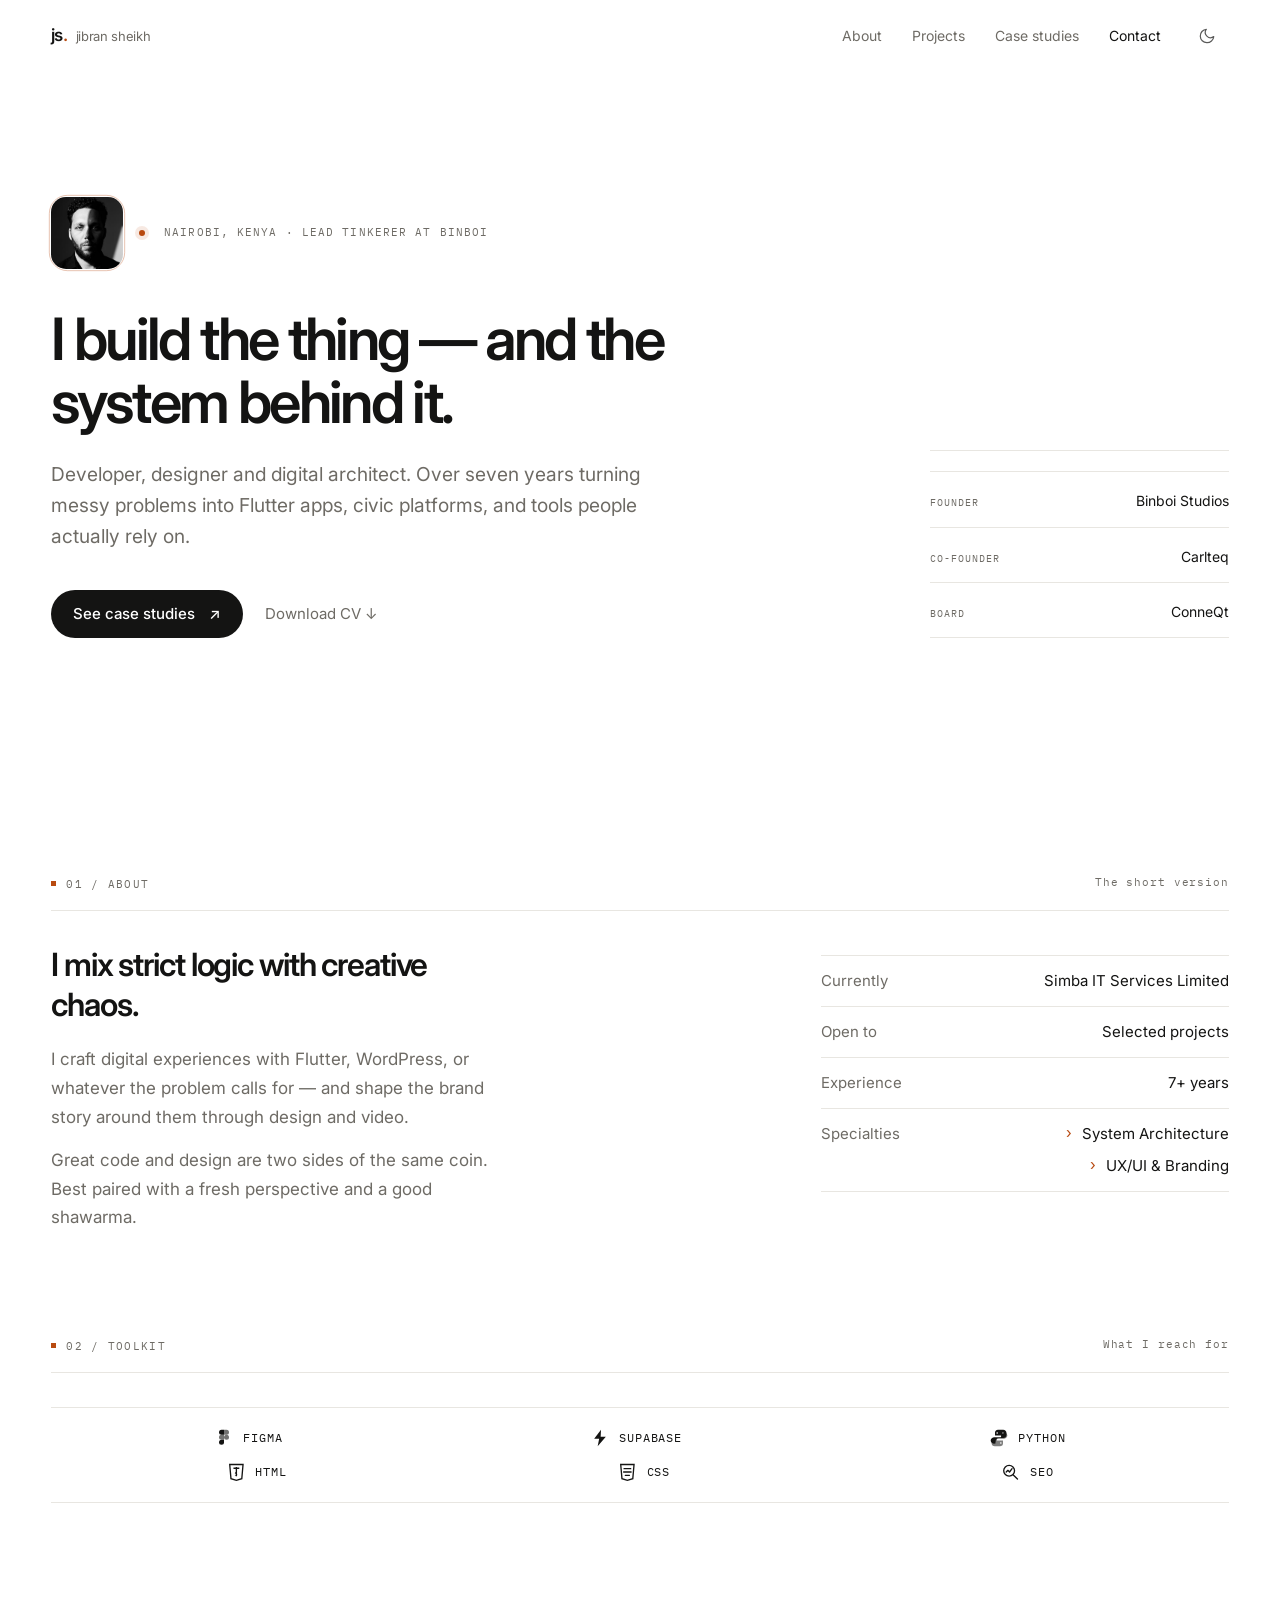
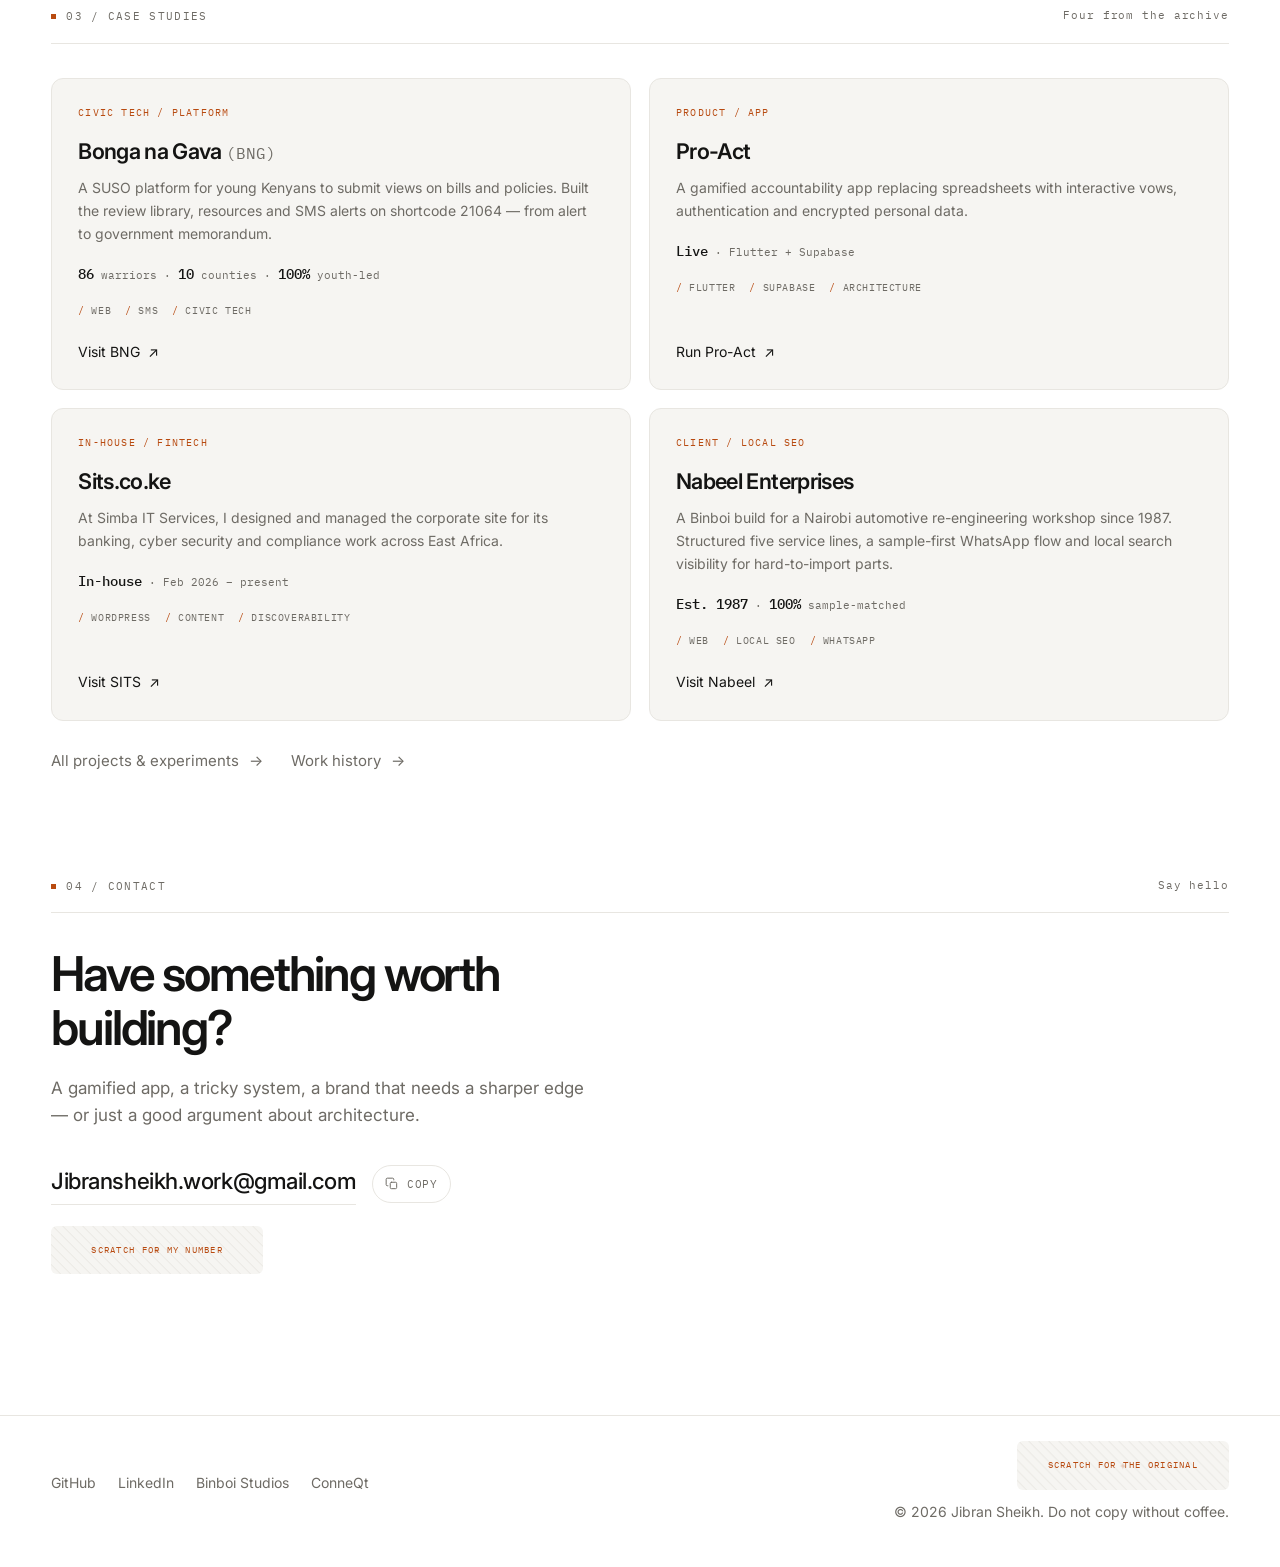
==== commit 7484b83b: "Add animated toolkit logo marquee" ====
--- a/index.html
+++ b/index.html
@@ -206,13 +206,64 @@
                 <span class="section-aside">What I reach for</span>
             </div>
 
-            <div class="tool-grid">
-                <div class="tool reveal"><span class="tool-name">Flutter</span><span class="tool-cat">Apps</span></div>
-                <div class="tool reveal" style="--delay: 0.04s"><span class="tool-name">Supabase</span><span class="tool-cat">Backend</span></div>
-                <div class="tool reveal" style="--delay: 0.08s"><span class="tool-name">Python &amp; JS</span><span class="tool-cat">Scripting</span></div>
-                <div class="tool reveal" style="--delay: 0.12s"><span class="tool-name">HTML &amp; CSS</span><span class="tool-cat">Web</span></div>
-                <div class="tool reveal" style="--delay: 0.16s"><span class="tool-name">MS SQL Server</span><span class="tool-cat">Data</span></div>
-                <div class="tool reveal" style="--delay: 0.2s"><span class="tool-name">Figma &amp; SEO</span><span class="tool-cat">Design / Growth</span></div>
+            <svg class="tool-sprite" aria-hidden="true" focusable="false" width="0" height="0">
+                <symbol id="icon-figma" viewBox="0 0 24 24">
+                    <path d="M9 2h3v6H9a3 3 0 0 1 0-6Z" fill="currentColor"/>
+                    <path d="M12 2h3a3 3 0 0 1 0 6h-3V2Z" fill="currentColor" opacity=".6"/>
+                    <path d="M9 8h3v6H9a3 3 0 0 1 0-6Z" fill="currentColor" opacity=".6"/>
+                    <circle cx="15" cy="11" r="3" fill="currentColor" opacity=".6"/>
+                    <path d="M9 14h3v3a3 3 0 1 1-3-3Z" fill="currentColor"/>
+                </symbol>
+                <symbol id="icon-supabase" viewBox="0 0 24 24">
+                    <path d="M13.2 2 5 13h6l-1.8 9L19 10.5h-6.2L13.2 2Z" fill="currentColor"/>
+                </symbol>
+                <symbol id="icon-python" viewBox="0 0 24 24">
+                    <path d="M12 2c-4 0-4.8 1.7-4.8 4v3h7.3v2H6.4C4.2 11 2 12.8 2 15s2.2 4 4.4 4H8v-3c0-2.3 1.7-4 4-4h5c2.3 0 4-1.7 4-4V6c0-2.3-1.7-4-4-4h-5Zm-2.2 3a1 1 0 1 1 0 2 1 1 0 0 1 0-2Zm7 0a1 1 0 1 1 0 2 1 1 0 0 1 0-2Z" fill="currentColor"/>
+                    <path d="M12 22c4 0 4.8-1.7 4.8-4v-3H9.5v-2h8.1c2.2 0 4.4-1.8 4.4-4s-2.2-4-4.4-4H16v3c0 2.3-1.7 4-4 4H7c-2.3 0-4 1.7-4 4v2c0 2.3 1.7 4 4 4h5Zm2.2-3a1 1 0 1 1 0-2 1 1 0 0 1 0 2Zm-7 0a1 1 0 1 1 0-2 1 1 0 0 1 0 2Z" fill="currentColor" opacity=".55"/>
+                </symbol>
+                <symbol id="icon-html" viewBox="0 0 24 24">
+                    <path d="M4 3h16l-1.5 17L12 22l-6.5-2L4 3Z" fill="none" stroke="currentColor" stroke-width="1.6"/>
+                    <path d="M12 6v11M8.5 7.5h7" fill="none" stroke="currentColor" stroke-width="1.6"/>
+                    <text x="12" y="16.5" text-anchor="middle" font-family="monospace" font-size="6" fill="currentColor">5</text>
+                </symbol>
+                <symbol id="icon-css" viewBox="0 0 24 24">
+                    <path d="M4 3h16l-1.5 17L12 22l-6.5-2L4 3Z" fill="none" stroke="currentColor" stroke-width="1.6"/>
+                    <path d="M8 8h8M7.5 12h9M9.5 16h5" fill="none" stroke="currentColor" stroke-width="1.6" stroke-linecap="round"/>
+                </symbol>
+                <symbol id="icon-seo" viewBox="0 0 24 24">
+                    <circle cx="10.5" cy="10.5" r="6.5" fill="none" stroke="currentColor" stroke-width="1.6"/>
+                    <path d="m15.5 15.5 5 5M7 12l2-2 2 2 3-4" fill="none" stroke="currentColor" stroke-width="1.6" stroke-linecap="round" stroke-linejoin="round"/>
+                </symbol>
+            </svg>
+
+            <div class="tool-ribbon reveal is-paused" role="img" tabindex="0"
+                aria-label="Tools I use: Figma, Supabase, Python, HTML, CSS and SEO. Hover or focus pauses the moving logos.">
+                <div class="tool-window" aria-hidden="true">
+                    <div class="tool-row tool-row--left">
+                        <div class="tool-sequence">
+                            <span class="tool-item"><svg viewBox="0 0 24 24"><use href="#icon-figma"/></svg><span class="tool-label">Figma</span></span>
+                            <span class="tool-item"><svg viewBox="0 0 24 24"><use href="#icon-supabase"/></svg><span class="tool-label">Supabase</span></span>
+                            <span class="tool-item"><svg viewBox="0 0 24 24"><use href="#icon-python"/></svg><span class="tool-label">Python</span></span>
+                        </div>
+                        <div class="tool-sequence">
+                            <span class="tool-item"><svg viewBox="0 0 24 24"><use href="#icon-figma"/></svg><span class="tool-label">Figma</span></span>
+                            <span class="tool-item"><svg viewBox="0 0 24 24"><use href="#icon-supabase"/></svg><span class="tool-label">Supabase</span></span>
+                            <span class="tool-item"><svg viewBox="0 0 24 24"><use href="#icon-python"/></svg><span class="tool-label">Python</span></span>
+                        </div>
+                    </div>
+                    <div class="tool-row tool-row--right">
+                        <div class="tool-sequence">
+                            <span class="tool-item"><svg viewBox="0 0 24 24"><use href="#icon-html"/></svg><span class="tool-label">HTML</span></span>
+                            <span class="tool-item"><svg viewBox="0 0 24 24"><use href="#icon-css"/></svg><span class="tool-label">CSS</span></span>
+                            <span class="tool-item"><svg viewBox="0 0 24 24"><use href="#icon-seo"/></svg><span class="tool-label">SEO</span></span>
+                        </div>
+                        <div class="tool-sequence">
+                            <span class="tool-item"><svg viewBox="0 0 24 24"><use href="#icon-html"/></svg><span class="tool-label">HTML</span></span>
+                            <span class="tool-item"><svg viewBox="0 0 24 24"><use href="#icon-css"/></svg><span class="tool-label">CSS</span></span>
+                            <span class="tool-item"><svg viewBox="0 0 24 24"><use href="#icon-seo"/></svg><span class="tool-label">SEO</span></span>
+                        </div>
+                    </div>
+                </div>
             </div>
         </section>
 
--- a/style.css
+++ b/style.css
@@ -742,39 +742,106 @@
 }
 
 /* Toolkit */
-.tool-grid {
+.tool-sprite {
+    position: absolute;
+    width: 0;
+    height: 0;
+    overflow: hidden;
+}
+
+.tool-ribbon {
+    padding: 20px 0;
+    border-top: 1px solid var(--rule);
+    border-bottom: 1px solid var(--rule);
+}
+
+.tool-window {
     display: grid;
-    grid-template-columns: repeat(2, minmax(0, 1fr));
-    column-gap: 36px;
-}
-
-.tool {
-    display: flex;
-    align-items: baseline;
-    justify-content: space-between;
-    gap: 12px;
-    padding: 17px 0;
-    border-top: 1px solid var(--rule);
-}
-
-.tool-name {
-    font-size: 16px;
-    font-weight: 500;
-    letter-spacing: -0.01em;
-    transition: color 0.2s ease;
-}
-
-.tool:hover .tool-name {
-    color: var(--accent);
-}
-
-.tool-cat {
-    font-family: var(--mono);
-    font-size: 10px;
+    gap: 14px;
+    overflow: hidden;
+    -webkit-mask-image: linear-gradient(90deg, transparent, #000 8%, #000 92%, transparent);
+    mask-image: linear-gradient(90deg, transparent, #000 8%, #000 92%, transparent);
+}
+
+.tool-row {
+    display: flex;
+    width: 200%;
+    color: var(--fg);
+    opacity: 0.45;
+    transition: opacity 0.5s ease;
+}
+
+.tool-sequence {
+    display: flex;
+    align-items: center;
+    justify-content: space-around;
+    flex: 0 0 50%;
+    gap: 16px;
+    padding: 0 18px;
+}
+
+.tool-item {
+    display: inline-flex;
+    align-items: center;
+    gap: 9px;
+    white-space: nowrap;
+    font-family: var(--mono);
+    font-size: 12px;
     letter-spacing: 0.08em;
     text-transform: uppercase;
-    color: var(--muted);
-    white-space: nowrap;
+    transition: color 0.25s ease;
+}
+
+.tool-item svg {
+    width: 20px;
+    height: 20px;
+    flex: none;
+}
+
+.tool-row--left {
+    animation: marquee-left 42s linear infinite;
+}
+
+.tool-row--right {
+    transform: translate3d(-50%, 0, 0);
+    animation: marquee-right 48s linear infinite;
+}
+
+.tool-ribbon.is-in-view .tool-row {
+    opacity: 1;
+    will-change: transform;
+}
+
+.tool-ribbon.is-paused .tool-row,
+.tool-ribbon:hover .tool-row,
+.tool-ribbon:focus .tool-row {
+    animation-play-state: paused;
+}
+
+.tool-item:hover {
+    color: var(--accent);
+}
+
+html:not(.has-js) .tool-row {
+    opacity: 1;
+}
+
+@keyframes marquee-left {
+    from {
+        transform: translate3d(0, 0, 0);
+    }
+    to {
+        transform: translate3d(-50%, 0, 0);
+    }
+}
+
+@keyframes marquee-right {
+    from {
+        transform: translate3d(-50%, 0, 0);
+    }
+    to {
+        transform: translate3d(0, 0, 0);
+    }
 }
 
 /* Work */
@@ -1421,7 +1488,7 @@
     transform: translateX(-2px) rotate(0.8deg);
 }
 
-html.chaos .tool:nth-child(3n) {
+html.chaos .tool-item:nth-child(3n) {
     transform: rotate(-1.2deg);
 }
 
@@ -1487,9 +1554,6 @@
         gap: 48px;
     }
 
-    .tool-grid {
-        grid-template-columns: repeat(3, minmax(0, 1fr));
-    }
 }
 
 @media (min-width: 1000px) {
@@ -1527,13 +1591,6 @@
         gap: clamp(48px, 7vw, 104px);
     }
 
-    .tool-grid {
-        column-gap: clamp(40px, 5vw, 72px);
-    }
-
-    .tool {
-        padding: 22px 0;
-    }
 }
 
 @media (min-width: 680px) {
@@ -1638,8 +1695,19 @@
 }
 
 @media (max-width: 420px) {
-    .tool-grid {
-        grid-template-columns: 1fr;
+    .tool-sequence {
+        gap: 8px;
+        padding: 0 10px;
+    }
+
+    .tool-item {
+        gap: 6px;
+        font-size: 10px;
+    }
+
+    .tool-item svg {
+        width: 16px;
+        height: 16px;
     }
 
     .status {
@@ -1664,4 +1732,22 @@
         opacity: 1;
         transform: none;
     }
-}
+
+    .tool-row {
+        width: 100%;
+        animation: none !important;
+        transform: none !important;
+    }
+
+    .tool-sequence {
+        flex: 1 1 100%;
+        width: 100%;
+        flex-wrap: wrap;
+        justify-content: center;
+        padding: 0;
+    }
+
+    .tool-sequence + .tool-sequence {
+        display: none;
+    }
+}
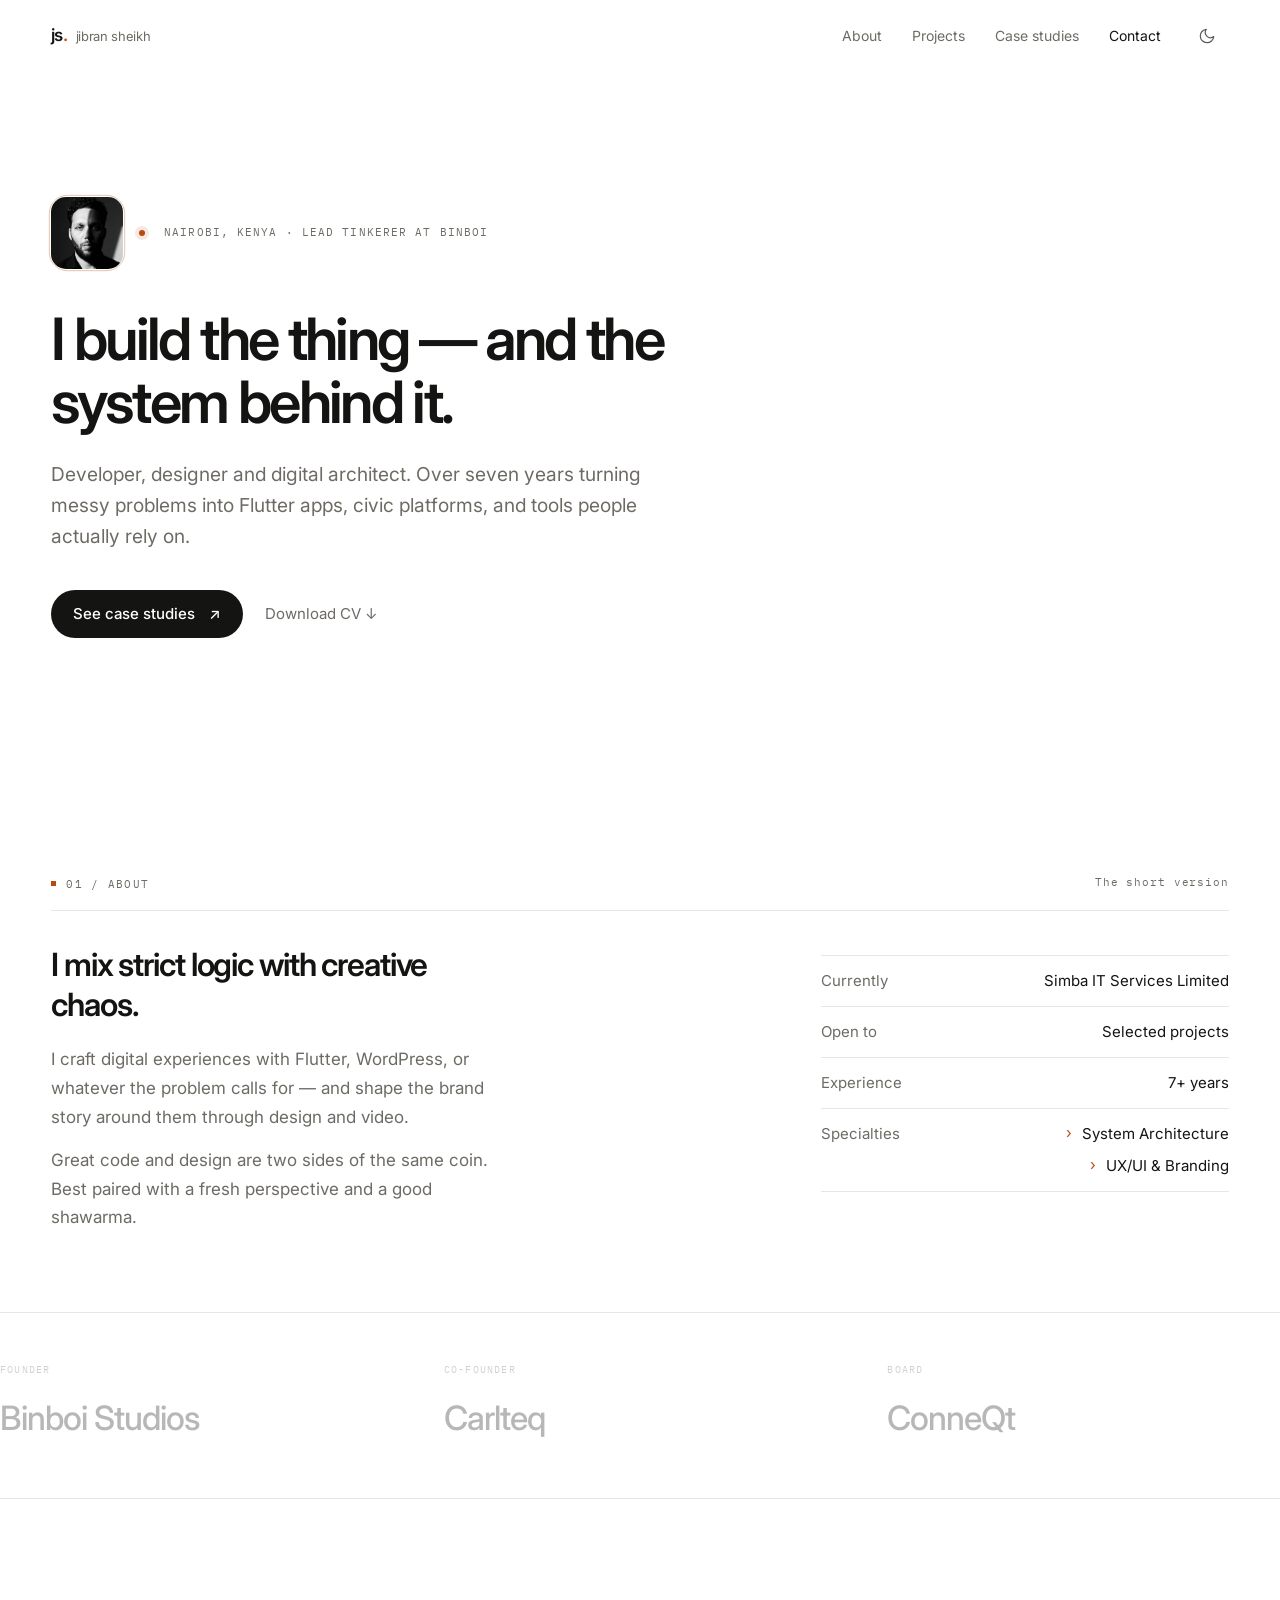
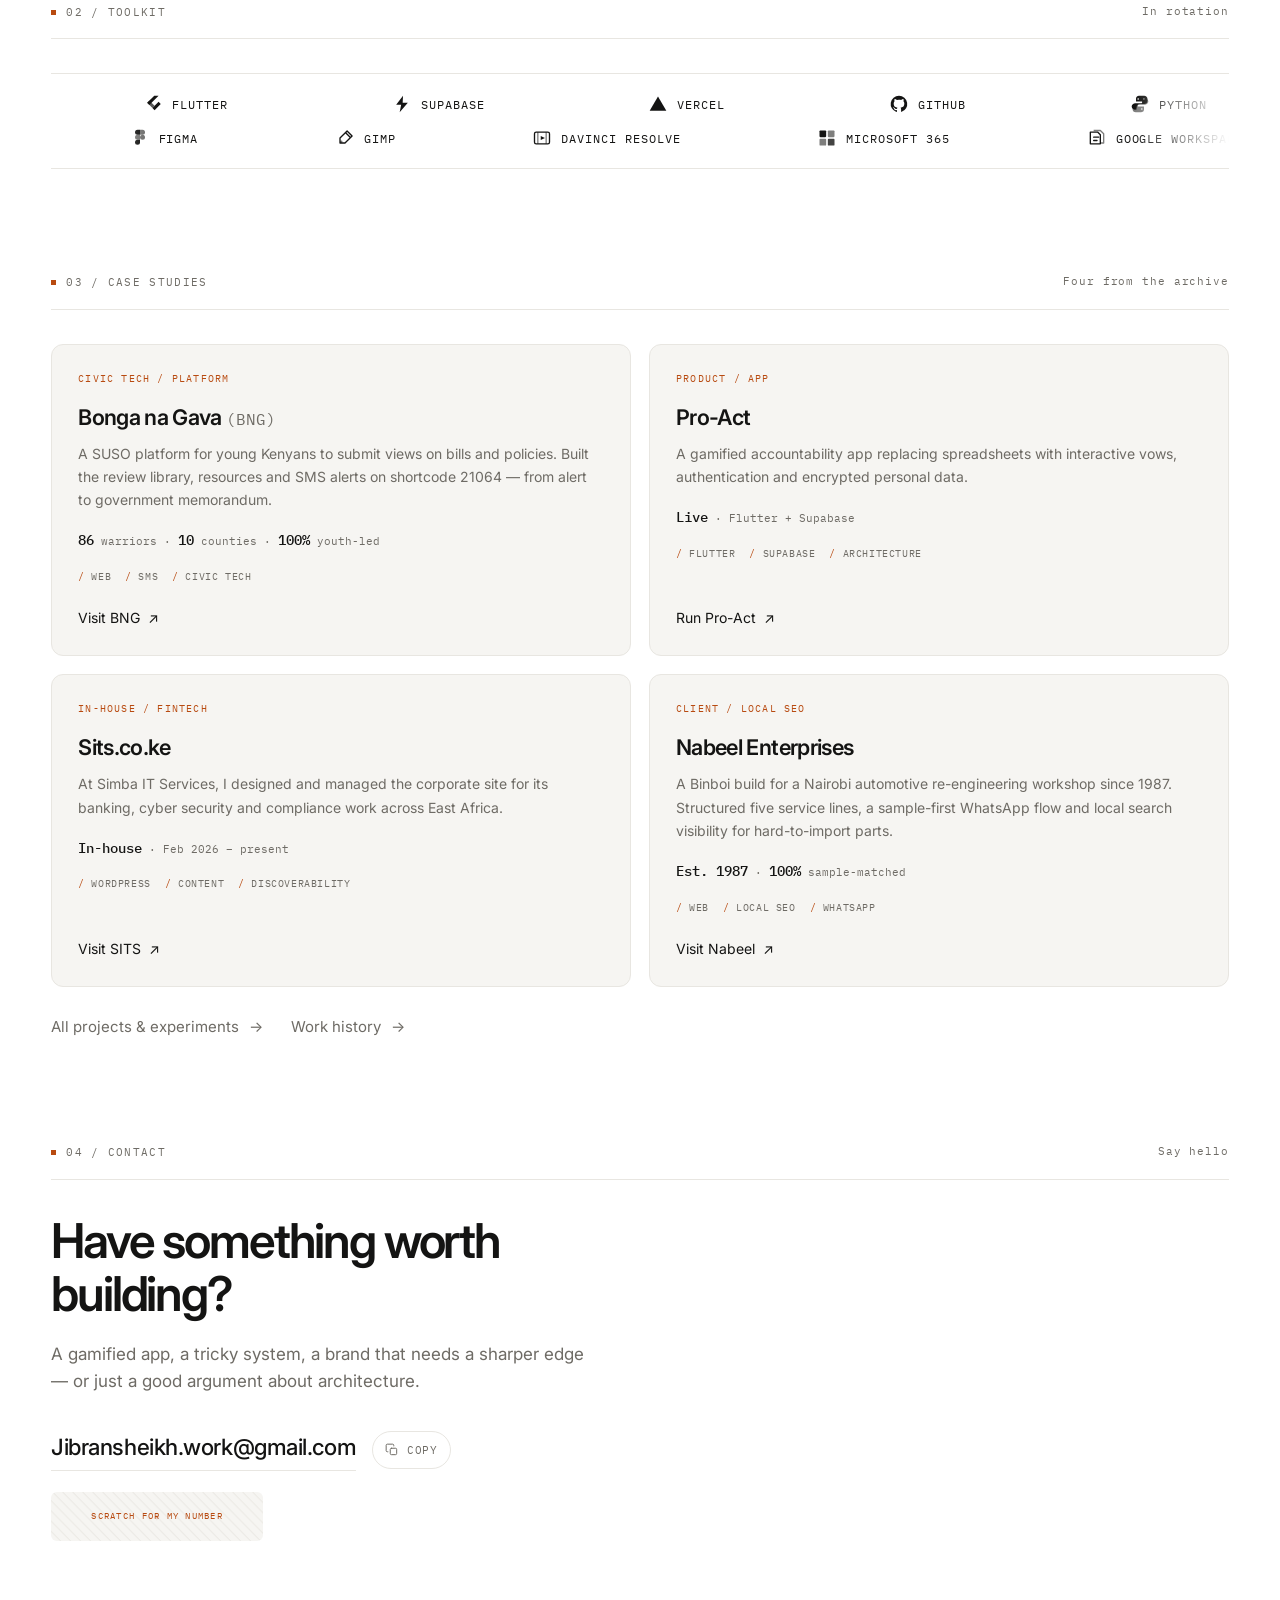
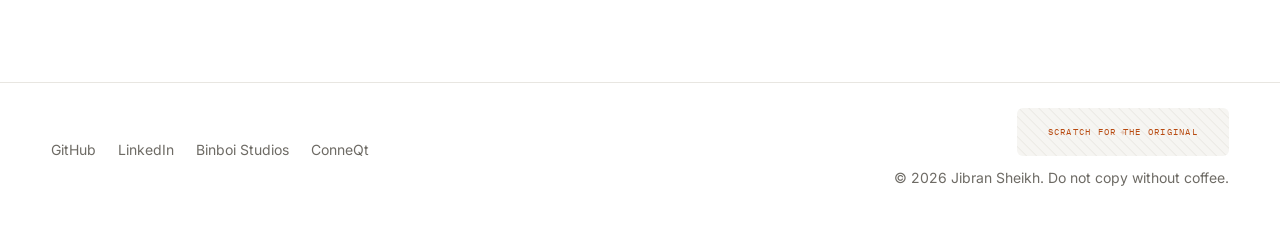
==== commit 92796559: "Expand toolkit and add affiliations bridge" ====
--- a/index.html
+++ b/index.html
@@ -144,23 +144,6 @@
                     <a href="assets/cv.pdf" target="_blank" rel="noopener noreferrer" class="text-link">Download CV &darr;</a>
                 </div>
             </div>
-
-            <div class="hero-side reveal" style="--delay: 0.34s">
-                <div class="roles">
-                    <span class="role">
-                        <span class="role-label">Founder</span>
-                        <a href="https://binboi.biz" target="_blank" rel="noopener noreferrer">Binboi Studios</a>
-                    </span>
-                    <span class="role">
-                        <span class="role-label">Co-founder</span>
-                        <a href="https://carlteq.io" target="_blank" rel="noopener noreferrer">Carlteq</a>
-                    </span>
-                    <span class="role">
-                        <span class="role-label">Board</span>
-                        <a href="https://conneqtke.org/" target="_blank" rel="noopener noreferrer">ConneQt</a>
-                    </span>
-                </div>
-            </div>
         </section>
 
         <section id="about" class="section wrap">
@@ -200,10 +183,25 @@
             </div>
         </section>
 
+        <div class="affiliations wrap reveal">
+            <a class="affiliation" href="https://binboi.biz" target="_blank" rel="noopener noreferrer">
+                <span class="affiliation-label">Founder</span>
+                <span class="affiliation-name">Binboi Studios</span>
+            </a>
+            <a class="affiliation" href="https://carlteq.io" target="_blank" rel="noopener noreferrer">
+                <span class="affiliation-label">Co-founder</span>
+                <span class="affiliation-name">Carlteq</span>
+            </a>
+            <a class="affiliation" href="https://conneqtke.org/" target="_blank" rel="noopener noreferrer">
+                <span class="affiliation-label">Board</span>
+                <span class="affiliation-name">ConneQt</span>
+            </a>
+        </div>
+
         <section class="section wrap">
             <div class="section-head reveal">
                 <h2 class="eyebrow">02 / Toolkit</h2>
-                <span class="section-aside">What I reach for</span>
+                <span class="section-aside">In rotation</span>
             </div>
 
             <svg class="tool-sprite" aria-hidden="true" focusable="false" width="0" height="0">
@@ -234,32 +232,84 @@
                     <circle cx="10.5" cy="10.5" r="6.5" fill="none" stroke="currentColor" stroke-width="1.6"/>
                     <path d="m15.5 15.5 5 5M7 12l2-2 2 2 3-4" fill="none" stroke="currentColor" stroke-width="1.6" stroke-linecap="round" stroke-linejoin="round"/>
                 </symbol>
+                <symbol id="icon-flutter" viewBox="0 0 24 24">
+                    <path d="M13.5 2 5 10.5l2.6 2.6L18.7 2h-5.2Z" fill="currentColor"/>
+                    <path d="M5 10.5 11.3 16.8l2.6-2.6L7.6 7.9 5 10.5Z" fill="currentColor" opacity=".7"/>
+                    <path d="M11.3 16.8 13.9 19.4 21.3 12l-2.6-2.6-7.4 7.4Z" fill="currentColor"/>
+                </symbol>
+                <symbol id="icon-vercel" viewBox="0 0 24 24">
+                    <path d="M12 3 22 20H2L12 3Z" fill="currentColor"/>
+                </symbol>
+                <symbol id="icon-github" viewBox="0 0 24 24">
+                    <path d="M12 2a10 10 0 0 0-3.16 19.49c.5.09.68-.22.68-.48v-1.7c-2.78.6-3.37-1.34-3.37-1.34-.45-1.16-1.11-1.47-1.11-1.47-.91-.62.07-.61.07-.61 1 .07 1.53 1.03 1.53 1.03.9 1.53 2.34 1.09 2.91.83.09-.65.35-1.09.64-1.34-2.22-.25-4.55-1.11-4.55-4.94 0-1.09.39-1.98 1.03-2.68-.1-.25-.45-1.27.1-2.64 0 0 .84-.27 2.75 1.02A9.56 9.56 0 0 1 12 6.8c.85 0 1.71.115 2.51.337 1.91-1.29 2.75-1.02 2.75-1.02.55 1.37.2 2.39.1 2.64.64.7 1.03 1.59 1.03 2.68 0 3.84-2.34 4.68-4.57 4.93.36.31.68.92.68 1.85v2.74c0 .27.18.58.69.48A10 10 0 0 0 12 2Z" fill="currentColor"/>
+                </symbol>
+                <symbol id="icon-linkedin" viewBox="0 0 24 24">
+                    <rect x="3" y="3" width="18" height="18" rx="3" fill="none" stroke="currentColor" stroke-width="1.6"/>
+                    <path d="M8 10.5V17M8 7.4v.2M12 17v-4a2 2 0 0 1 4 0v4" fill="none" stroke="currentColor" stroke-width="1.6" stroke-linecap="round"/>
+                </symbol>
+                <symbol id="icon-microsoft" viewBox="0 0 24 24">
+                    <rect x="3" y="3" width="8" height="8" rx="1" fill="currentColor"/>
+                    <rect x="13" y="3" width="8" height="8" rx="1" fill="currentColor" opacity=".55"/>
+                    <rect x="3" y="13" width="8" height="8" rx="1" fill="currentColor" opacity=".55"/>
+                    <rect x="13" y="13" width="8" height="8" rx="1" fill="currentColor" opacity=".8"/>
+                </symbol>
+                <symbol id="icon-workspace" viewBox="0 0 24 24">
+                    <path d="M4 5h9l3 3v11H4V5Z" fill="none" stroke="currentColor" stroke-width="1.6" stroke-linejoin="round"/>
+                    <path d="M8 3h8l4 4v11h-4" fill="none" stroke="currentColor" stroke-width="1.6" stroke-linejoin="round" opacity=".55"/>
+                    <path d="M8 11h6M8 15h4" fill="none" stroke="currentColor" stroke-width="1.6" stroke-linecap="round"/>
+                </symbol>
+                <symbol id="icon-resolve" viewBox="0 0 24 24">
+                    <rect x="3" y="5" width="18" height="14" rx="2" fill="none" stroke="currentColor" stroke-width="1.6"/>
+                    <path d="M7 5v14M17 5v14" fill="none" stroke="currentColor" stroke-width="1.6" opacity=".55"/>
+                    <path d="m10.5 9.5 5 2.5-5 2.5v-5Z" fill="currentColor"/>
+                </symbol>
+                <symbol id="icon-gimp" viewBox="0 0 24 24">
+                    <path d="M14.5 3.5 20.5 9.5 12 18H6v-6l8.5-8.5Z" fill="none" stroke="currentColor" stroke-width="1.6" stroke-linejoin="round"/>
+                    <path d="m12.5 5.5 6 6" fill="none" stroke="currentColor" stroke-width="1.6"/>
+                    <circle cx="7.5" cy="16.5" r="1.5" fill="currentColor" opacity=".6"/>
+                </symbol>
             </svg>
 
             <div class="tool-ribbon reveal is-paused" role="img" tabindex="0"
-                aria-label="Tools I use: Figma, Supabase, Python, HTML, CSS and SEO. Hover or focus pauses the moving logos.">
+                aria-label="Tools I use: Flutter, Supabase, Vercel, GitHub, Python, HTML, CSS, Figma, GIMP, DaVinci Resolve, Microsoft 365, Google Workspace, LinkedIn and SEO. Hover or focus pauses the moving logos.">
                 <div class="tool-window" aria-hidden="true">
                     <div class="tool-row tool-row--left">
                         <div class="tool-sequence">
-                            <span class="tool-item"><svg viewBox="0 0 24 24"><use href="#icon-figma"/></svg><span class="tool-label">Figma</span></span>
+                            <span class="tool-item"><svg viewBox="0 0 24 24"><use href="#icon-flutter"/></svg><span class="tool-label">Flutter</span></span>
                             <span class="tool-item"><svg viewBox="0 0 24 24"><use href="#icon-supabase"/></svg><span class="tool-label">Supabase</span></span>
+                            <span class="tool-item"><svg viewBox="0 0 24 24"><use href="#icon-vercel"/></svg><span class="tool-label">Vercel</span></span>
+                            <span class="tool-item"><svg viewBox="0 0 24 24"><use href="#icon-github"/></svg><span class="tool-label">GitHub</span></span>
                             <span class="tool-item"><svg viewBox="0 0 24 24"><use href="#icon-python"/></svg><span class="tool-label">Python</span></span>
+                            <span class="tool-item"><svg viewBox="0 0 24 24"><use href="#icon-html"/></svg><span class="tool-label">HTML</span></span>
+                            <span class="tool-item"><svg viewBox="0 0 24 24"><use href="#icon-css"/></svg><span class="tool-label">CSS</span></span>
                         </div>
                         <div class="tool-sequence">
-                            <span class="tool-item"><svg viewBox="0 0 24 24"><use href="#icon-figma"/></svg><span class="tool-label">Figma</span></span>
+                            <span class="tool-item"><svg viewBox="0 0 24 24"><use href="#icon-flutter"/></svg><span class="tool-label">Flutter</span></span>
                             <span class="tool-item"><svg viewBox="0 0 24 24"><use href="#icon-supabase"/></svg><span class="tool-label">Supabase</span></span>
+                            <span class="tool-item"><svg viewBox="0 0 24 24"><use href="#icon-vercel"/></svg><span class="tool-label">Vercel</span></span>
+                            <span class="tool-item"><svg viewBox="0 0 24 24"><use href="#icon-github"/></svg><span class="tool-label">GitHub</span></span>
                             <span class="tool-item"><svg viewBox="0 0 24 24"><use href="#icon-python"/></svg><span class="tool-label">Python</span></span>
+                            <span class="tool-item"><svg viewBox="0 0 24 24"><use href="#icon-html"/></svg><span class="tool-label">HTML</span></span>
+                            <span class="tool-item"><svg viewBox="0 0 24 24"><use href="#icon-css"/></svg><span class="tool-label">CSS</span></span>
                         </div>
                     </div>
                     <div class="tool-row tool-row--right">
                         <div class="tool-sequence">
-                            <span class="tool-item"><svg viewBox="0 0 24 24"><use href="#icon-html"/></svg><span class="tool-label">HTML</span></span>
-                            <span class="tool-item"><svg viewBox="0 0 24 24"><use href="#icon-css"/></svg><span class="tool-label">CSS</span></span>
+                            <span class="tool-item"><svg viewBox="0 0 24 24"><use href="#icon-figma"/></svg><span class="tool-label">Figma</span></span>
+                            <span class="tool-item"><svg viewBox="0 0 24 24"><use href="#icon-gimp"/></svg><span class="tool-label">GIMP</span></span>
+                            <span class="tool-item"><svg viewBox="0 0 24 24"><use href="#icon-resolve"/></svg><span class="tool-label">DaVinci Resolve</span></span>
+                            <span class="tool-item"><svg viewBox="0 0 24 24"><use href="#icon-microsoft"/></svg><span class="tool-label">Microsoft 365</span></span>
+                            <span class="tool-item"><svg viewBox="0 0 24 24"><use href="#icon-workspace"/></svg><span class="tool-label">Google Workspace</span></span>
+                            <span class="tool-item"><svg viewBox="0 0 24 24"><use href="#icon-linkedin"/></svg><span class="tool-label">LinkedIn</span></span>
                             <span class="tool-item"><svg viewBox="0 0 24 24"><use href="#icon-seo"/></svg><span class="tool-label">SEO</span></span>
                         </div>
                         <div class="tool-sequence">
-                            <span class="tool-item"><svg viewBox="0 0 24 24"><use href="#icon-html"/></svg><span class="tool-label">HTML</span></span>
-                            <span class="tool-item"><svg viewBox="0 0 24 24"><use href="#icon-css"/></svg><span class="tool-label">CSS</span></span>
+                            <span class="tool-item"><svg viewBox="0 0 24 24"><use href="#icon-figma"/></svg><span class="tool-label">Figma</span></span>
+                            <span class="tool-item"><svg viewBox="0 0 24 24"><use href="#icon-gimp"/></svg><span class="tool-label">GIMP</span></span>
+                            <span class="tool-item"><svg viewBox="0 0 24 24"><use href="#icon-resolve"/></svg><span class="tool-label">DaVinci Resolve</span></span>
+                            <span class="tool-item"><svg viewBox="0 0 24 24"><use href="#icon-microsoft"/></svg><span class="tool-label">Microsoft 365</span></span>
+                            <span class="tool-item"><svg viewBox="0 0 24 24"><use href="#icon-workspace"/></svg><span class="tool-label">Google Workspace</span></span>
+                            <span class="tool-item"><svg viewBox="0 0 24 24"><use href="#icon-linkedin"/></svg><span class="tool-label">LinkedIn</span></span>
                             <span class="tool-item"><svg viewBox="0 0 24 24"><use href="#icon-seo"/></svg><span class="tool-label">SEO</span></span>
                         </div>
                     </div>
--- a/style.css
+++ b/style.css
@@ -338,13 +338,8 @@
     padding-bottom: 108px;
 }
 
-.hero-main,
-.hero-side {
+.hero-main {
     min-width: 0;
-}
-
-.hero-side {
-    margin-top: 52px;
 }
 
 .hero-head {
@@ -512,37 +507,74 @@
     color: var(--fg);
 }
 
-/* Roles strip under the hero */
-.roles {
-    display: flex;
-    flex-wrap: wrap;
-    gap: 10px 28px;
-    margin-top: 44px;
-    padding-top: 18px;
+/* Affiliations bridge */
+.affiliations {
+    display: grid;
+    grid-template-columns: repeat(3, minmax(0, 1fr));
+    gap: clamp(20px, 4vw, 64px);
+    margin-top: 80px;
+    padding: 28px 0 34px;
     border-top: 1px solid var(--rule);
-}
-
-.role {
-    display: inline-flex;
-    align-items: baseline;
-    gap: 9px;
-    font-size: 14px;
-}
-
-.role-label {
+    border-bottom: 1px solid var(--rule);
+}
+
+.affiliation {
+    display: block;
+    padding-top: 14px;
+    color: var(--fg);
+    opacity: 0.3;
+    transition: opacity 0.45s ease, color 0.3s ease;
+}
+
+.affiliation::after {
+    content: "";
+    display: block;
+    height: 1px;
+    margin-top: 18px;
+    background: var(--accent);
+    transform: scaleX(0);
+    transform-origin: left;
+    transition: transform 0.7s cubic-bezier(0.2, 0.7, 0.2, 1);
+}
+
+.affiliation:nth-child(2)::after {
+    transition-delay: 0.1s;
+}
+
+.affiliation:nth-child(3)::after {
+    transition-delay: 0.2s;
+}
+
+.affiliations.is-in-view .affiliation {
+    opacity: 0.62;
+}
+
+.affiliations.is-in-view .affiliation::after {
+    transform: scaleX(1);
+}
+
+.affiliation:hover,
+.affiliation:focus-visible,
+.affiliations.is-in-view .affiliation:hover,
+.affiliations.is-in-view .affiliation:focus-visible {
+    opacity: 1;
+    color: var(--accent);
+}
+
+.affiliation-label {
     font-family: var(--mono);
     font-size: 10px;
-    letter-spacing: 0.1em;
+    letter-spacing: 0.12em;
     text-transform: uppercase;
     color: var(--muted);
 }
 
-.role a {
-    transition: color 0.2s ease;
-}
-
-.role a:hover {
-    color: var(--accent);
+.affiliation-name {
+    display: block;
+    margin-top: 10px;
+    font-size: clamp(1.35rem, 3vw, 2.1rem);
+    font-weight: 500;
+    letter-spacing: -0.03em;
 }
 
 /* ---------------------------------------------
@@ -799,12 +831,12 @@
 }
 
 .tool-row--left {
-    animation: marquee-left 42s linear infinite;
+    animation: marquee-left 62s linear infinite;
 }
 
 .tool-row--right {
     transform: translate3d(-50%, 0, 0);
-    animation: marquee-right 48s linear infinite;
+    animation: marquee-right 68s linear infinite;
 }
 
 .tool-ribbon.is-in-view .tool-row {
@@ -1558,32 +1590,8 @@
 
 @media (min-width: 1000px) {
     .hero {
-        display: grid;
-        grid-template-columns: minmax(0, 1.45fr) minmax(260px, 0.55fr);
-        align-items: end;
-        column-gap: clamp(48px, 7vw, 112px);
         padding-top: 124px;
         padding-bottom: 132px;
-    }
-
-    .hero-side {
-        margin-top: 0;
-        padding-top: 20px;
-        border-top: 1px solid var(--rule);
-    }
-
-    .hero-side .roles {
-        margin-top: 0;
-        flex-direction: column;
-        gap: 18px;
-    }
-
-    .hero-side .role {
-        width: 100%;
-        justify-content: space-between;
-        gap: 16px;
-        padding-bottom: 14px;
-        border-bottom: 1px solid var(--rule);
     }
 
     .about-grid {
@@ -1644,6 +1652,12 @@
 
     .section {
         margin-top: 80px;
+    }
+
+    .affiliations {
+        grid-template-columns: 1fr;
+        gap: 26px;
+        margin-top: 64px;
     }
 
     .work-row {
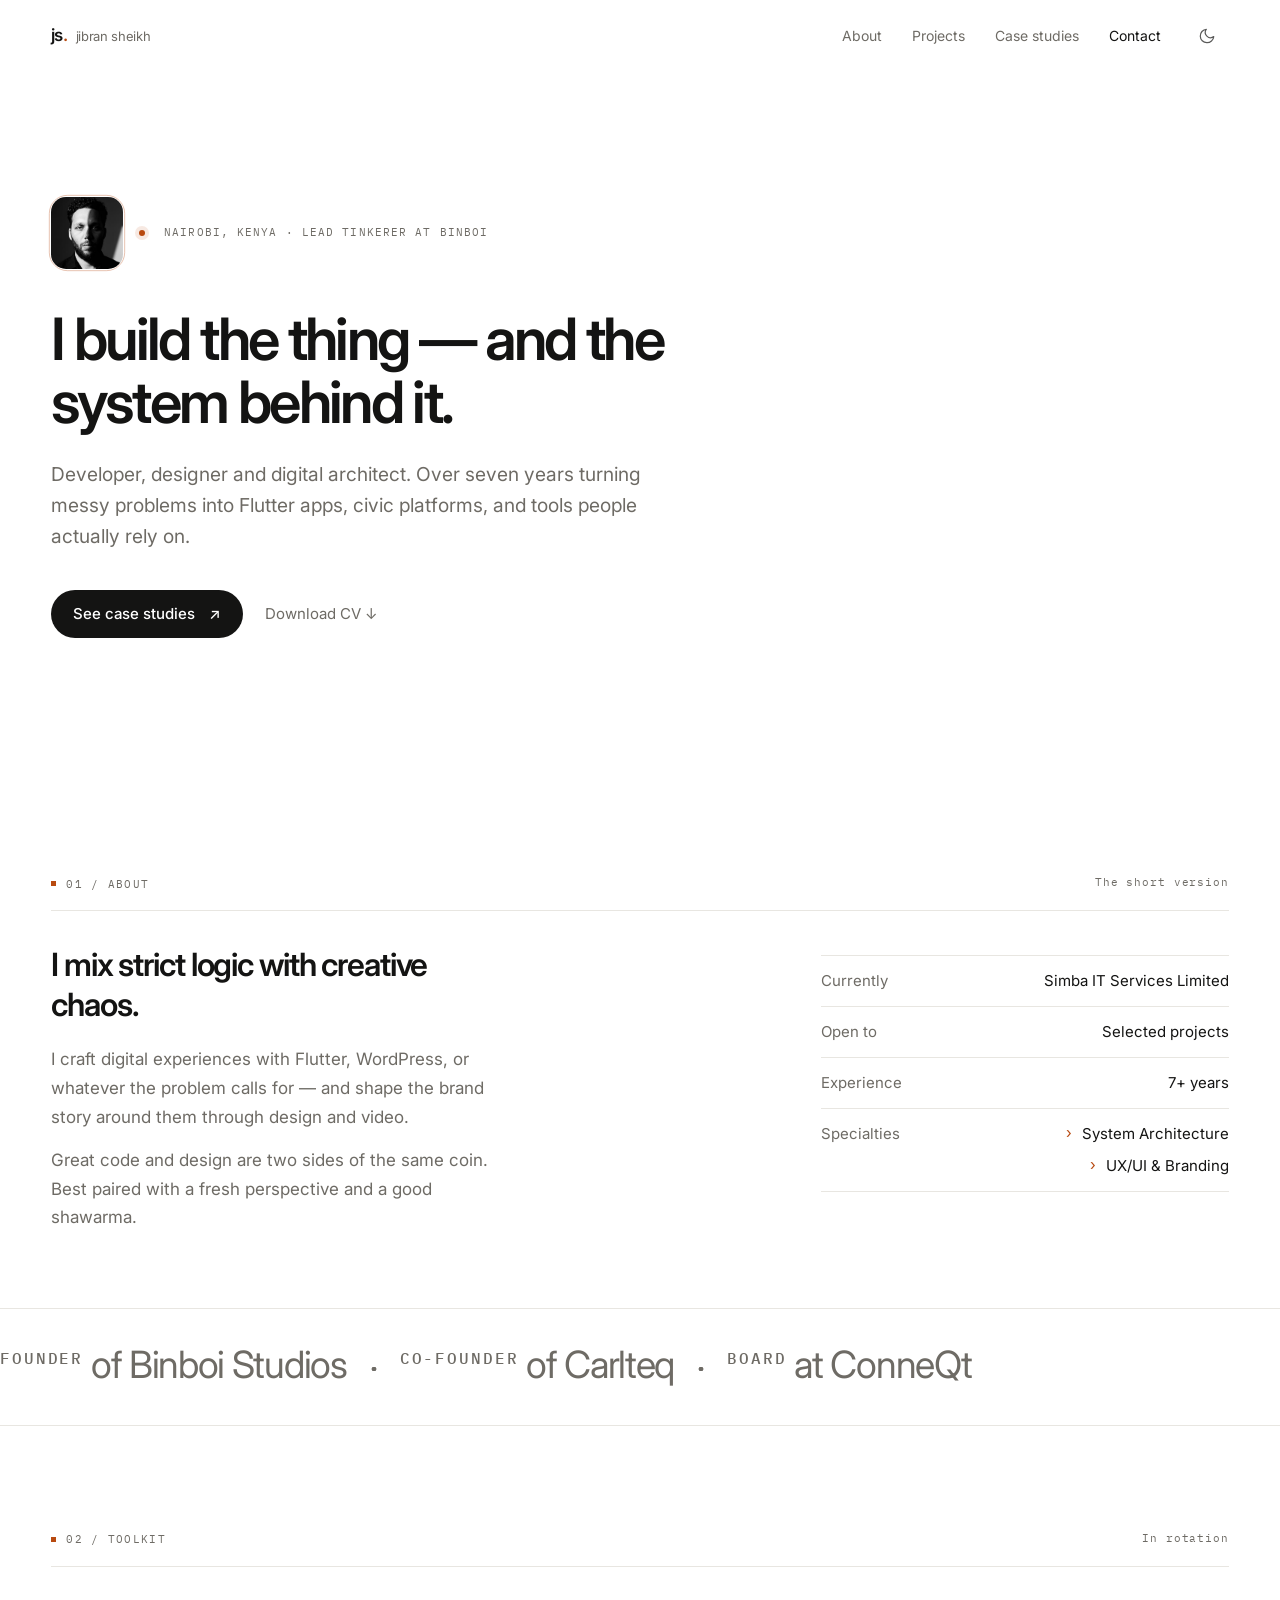
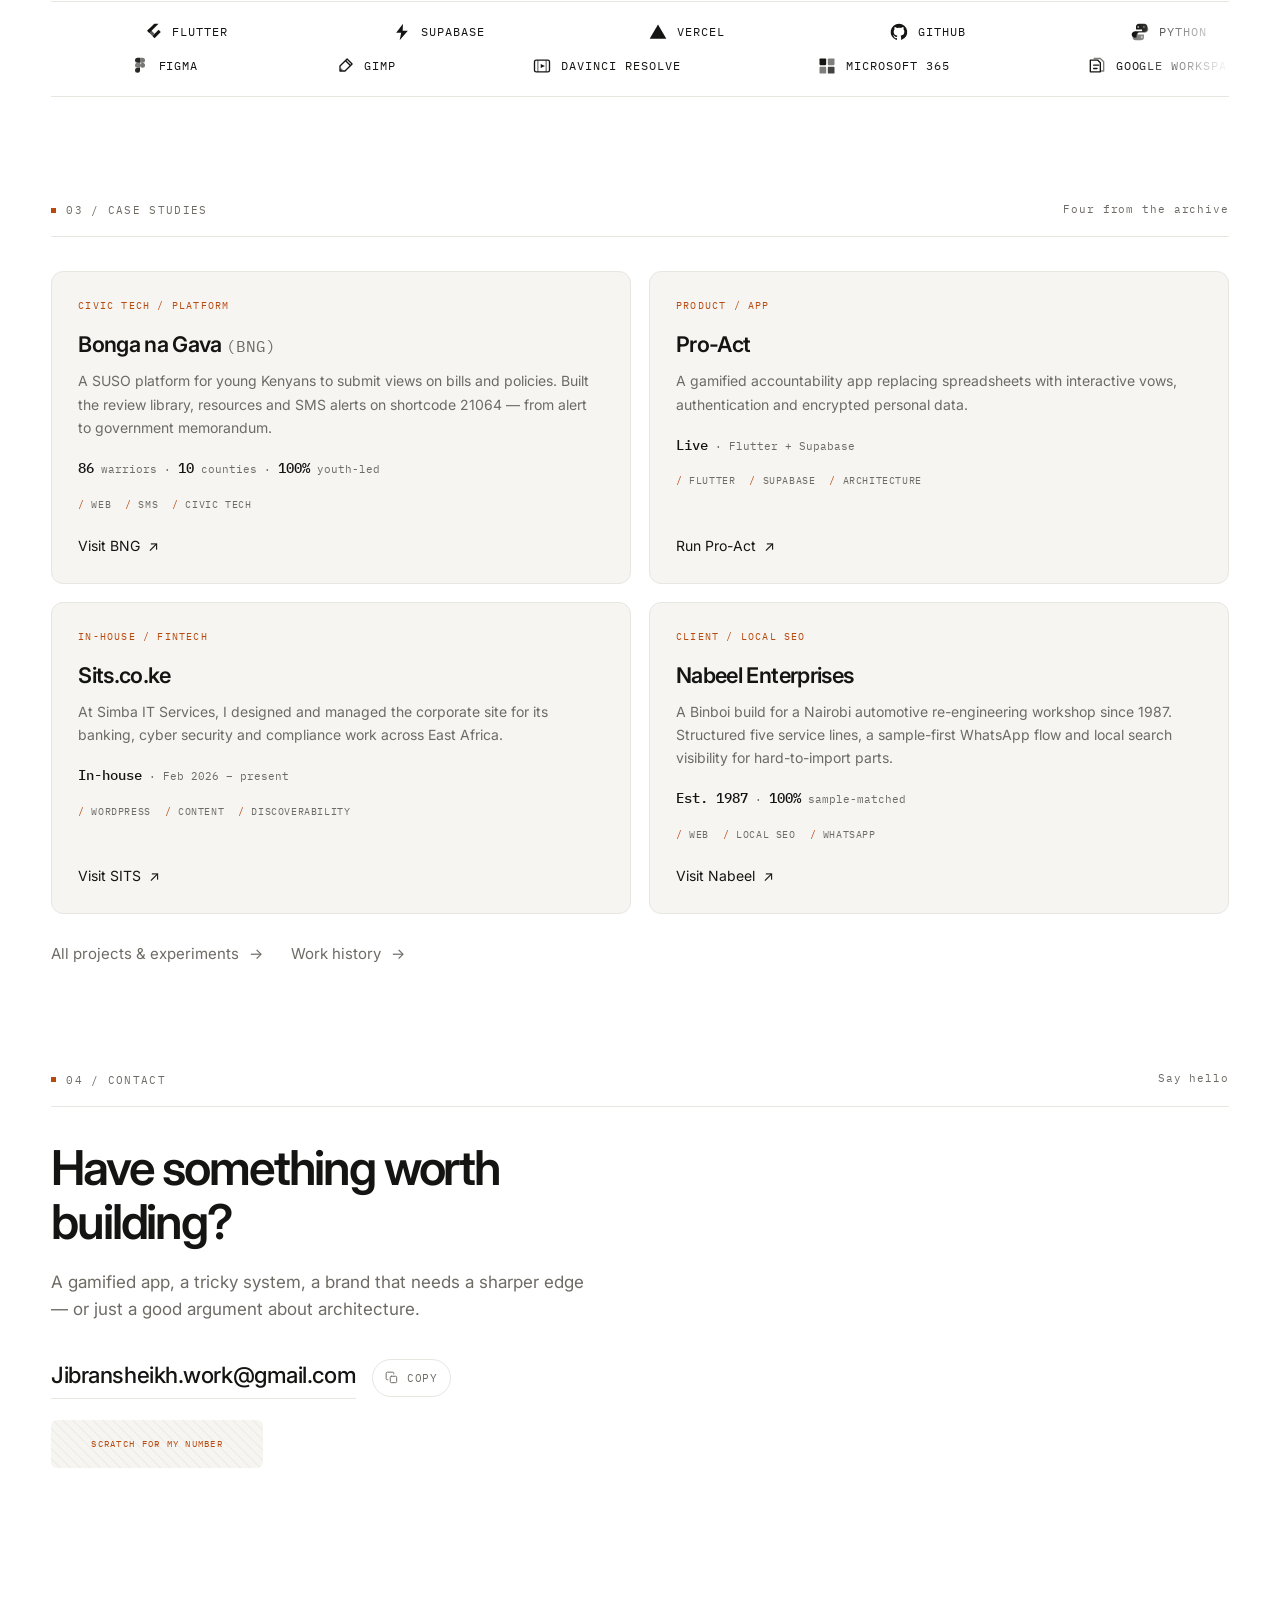
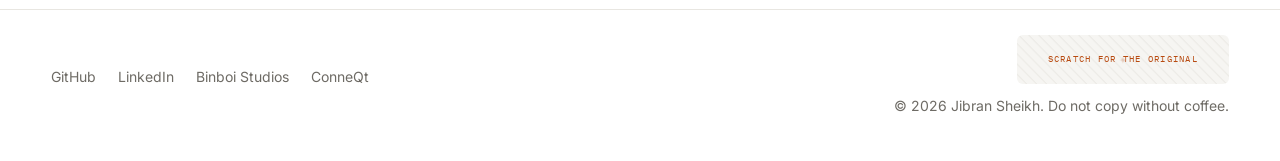
==== commit 03fe577f: "Refine affiliations as editorial sentence" ====
--- a/index.html
+++ b/index.html
@@ -184,18 +184,13 @@
         </section>
 
         <div class="affiliations wrap reveal">
-            <a class="affiliation" href="https://binboi.biz" target="_blank" rel="noopener noreferrer">
-                <span class="affiliation-label">Founder</span>
-                <span class="affiliation-name">Binboi Studios</span>
-            </a>
-            <a class="affiliation" href="https://carlteq.io" target="_blank" rel="noopener noreferrer">
-                <span class="affiliation-label">Co-founder</span>
-                <span class="affiliation-name">Carlteq</span>
-            </a>
-            <a class="affiliation" href="https://conneqtke.org/" target="_blank" rel="noopener noreferrer">
-                <span class="affiliation-label">Board</span>
-                <span class="affiliation-name">ConneQt</span>
-            </a>
+            <p class="affiliation-line">
+                <a class="affiliation" href="https://binboi.biz" target="_blank" rel="noopener noreferrer" aria-label="Founder of Binboi Studios"><sup class="affiliation-role">Founder</sup> of Binboi Studios</a>
+                <span class="affiliation-sep" aria-hidden="true">&middot;</span>
+                <a class="affiliation" href="https://carlteq.io" target="_blank" rel="noopener noreferrer" aria-label="Co-founder of Carlteq"><sup class="affiliation-role">Co-founder</sup> of Carlteq</a>
+                <span class="affiliation-sep" aria-hidden="true">&middot;</span>
+                <a class="affiliation" href="https://conneqtke.org/" target="_blank" rel="noopener noreferrer" aria-label="Board at ConneQt"><sup class="affiliation-role">Board</sup> at ConneQt</a>
+            </p>
         </div>
 
         <section class="section wrap">
--- a/style.css
+++ b/style.css
@@ -509,72 +509,59 @@
 
 /* Affiliations bridge */
 .affiliations {
-    display: grid;
-    grid-template-columns: repeat(3, minmax(0, 1fr));
-    gap: clamp(20px, 4vw, 64px);
-    margin-top: 80px;
-    padding: 28px 0 34px;
+    margin-top: 76px;
+    padding: 30px 0 34px;
     border-top: 1px solid var(--rule);
     border-bottom: 1px solid var(--rule);
 }
 
+.affiliation-line {
+    margin: 0;
+    font-size: clamp(1.35rem, 3vw, 2.35rem);
+    line-height: 1.38;
+    letter-spacing: -0.035em;
+    color: var(--muted);
+    background-image: linear-gradient(90deg, var(--fg) 0 50%, var(--muted) 50% 100%);
+    background-repeat: no-repeat;
+    background-size: 200% 100%;
+    background-position: 100% 0;
+    -webkit-background-clip: text;
+    background-clip: text;
+    -webkit-text-fill-color: transparent;
+    transition: background-position 1.15s cubic-bezier(0.2, 0.7, 0.2, 1);
+}
+
+.affiliations.is-in-view .affiliation-line {
+    background-position: 0 0;
+}
+
 .affiliation {
-    display: block;
-    padding-top: 14px;
-    color: var(--fg);
-    opacity: 0.3;
-    transition: opacity 0.45s ease, color 0.3s ease;
-}
-
-.affiliation::after {
-    content: "";
-    display: block;
-    height: 1px;
-    margin-top: 18px;
-    background: var(--accent);
-    transform: scaleX(0);
-    transform-origin: left;
-    transition: transform 0.7s cubic-bezier(0.2, 0.7, 0.2, 1);
-}
-
-.affiliation:nth-child(2)::after {
-    transition-delay: 0.1s;
-}
-
-.affiliation:nth-child(3)::after {
-    transition-delay: 0.2s;
-}
-
-.affiliations.is-in-view .affiliation {
-    opacity: 0.62;
-}
-
-.affiliations.is-in-view .affiliation::after {
-    transform: scaleX(1);
-}
-
-.affiliation:hover,
-.affiliation:focus-visible,
-.affiliations.is-in-view .affiliation:hover,
-.affiliations.is-in-view .affiliation:focus-visible {
-    opacity: 1;
-    color: var(--accent);
-}
-
-.affiliation-label {
-    font-family: var(--mono);
-    font-size: 10px;
+    color: inherit;
+    text-decoration: none;
+    -webkit-text-fill-color: transparent;
+}
+
+.affiliation-role {
+    font-family: var(--mono);
+    font-size: 0.42em;
+    font-weight: 500;
     letter-spacing: 0.12em;
     text-transform: uppercase;
-    color: var(--muted);
-}
-
-.affiliation-name {
-    display: block;
-    margin-top: 10px;
-    font-size: clamp(1.35rem, 3vw, 2.1rem);
-    font-weight: 500;
-    letter-spacing: -0.03em;
+    vertical-align: super;
+}
+
+.affiliation-sep {
+    padding: 0 0.35em;
+    font-family: var(--mono);
+    font-size: 0.8em;
+    color: var(--muted);
+    -webkit-text-fill-color: currentColor;
+}
+
+.affiliation:hover,
+.affiliation:focus-visible {
+    color: var(--accent);
+    -webkit-text-fill-color: var(--accent);
 }
 
 /* ---------------------------------------------
@@ -1747,6 +1734,10 @@
         transform: none;
     }
 
+    .affiliation-line {
+        background-position: 0 0;
+    }
+
     .tool-row {
         width: 100%;
         animation: none !important;
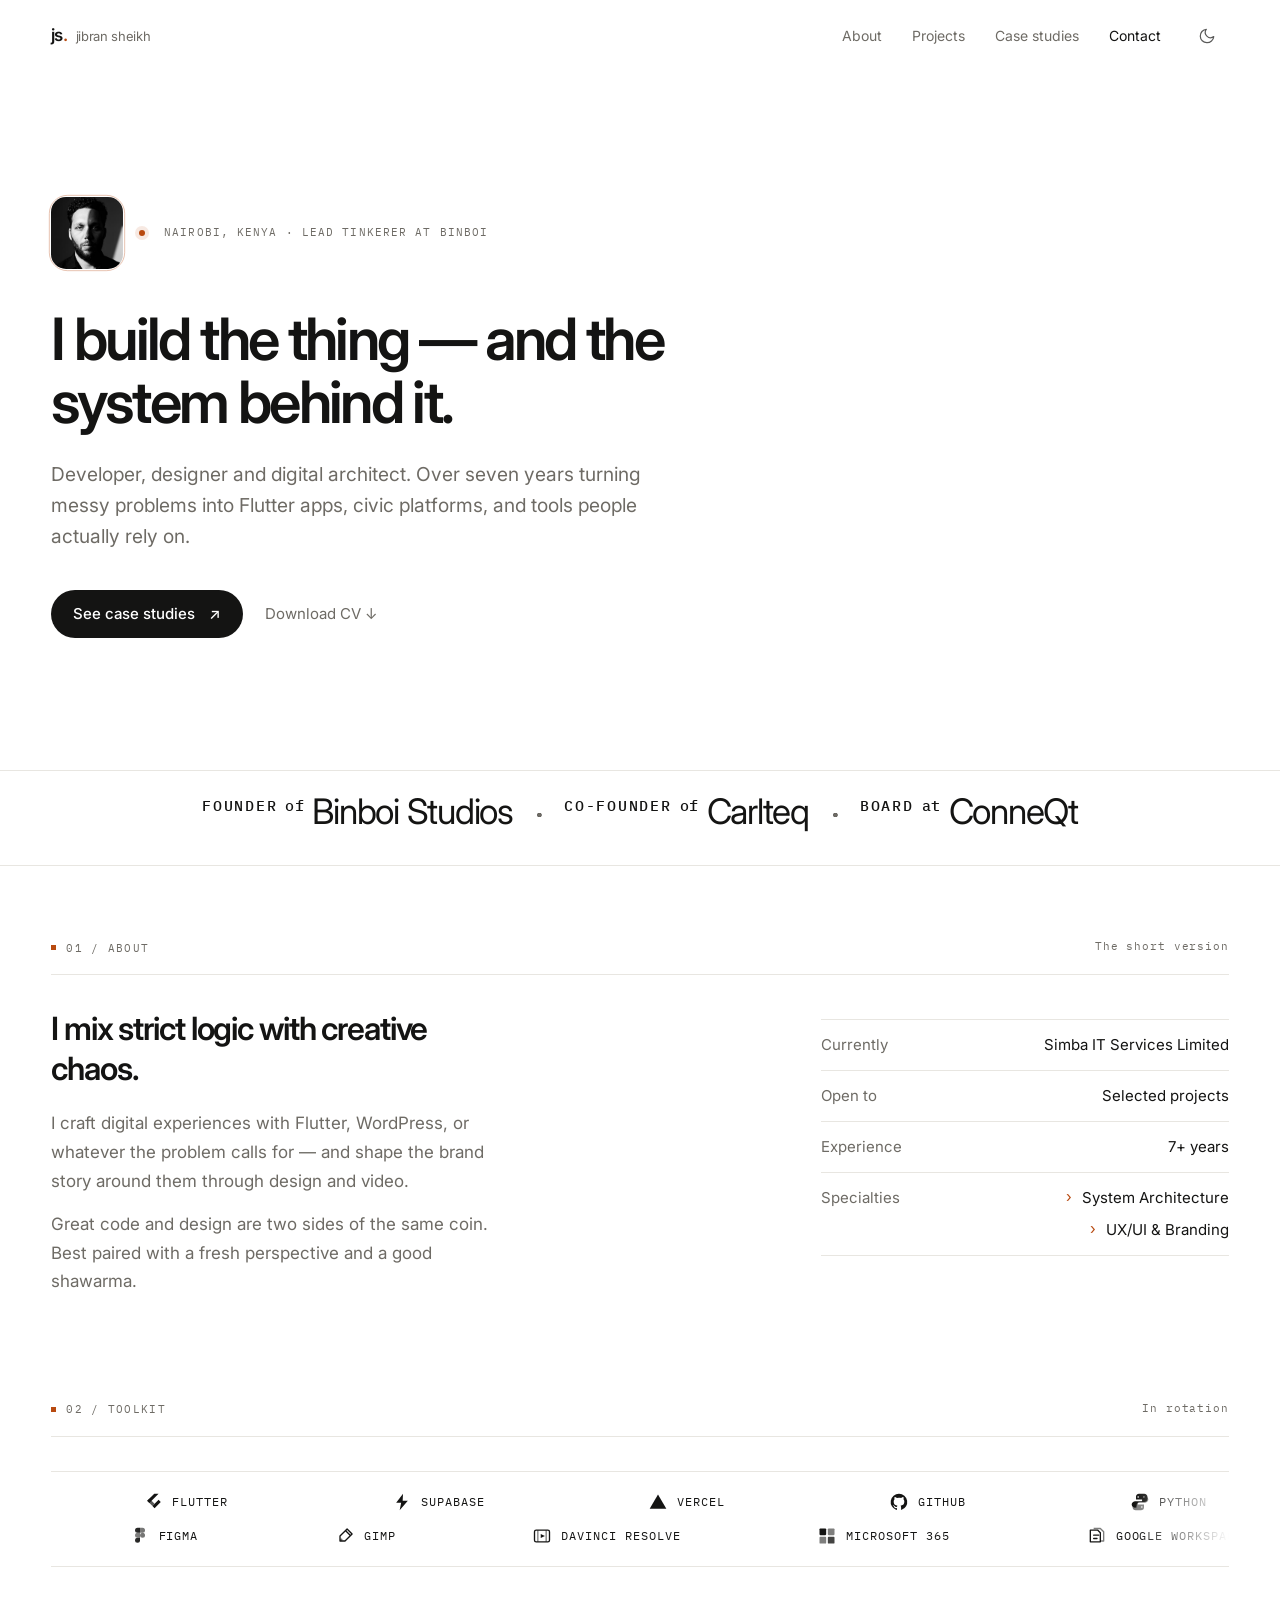
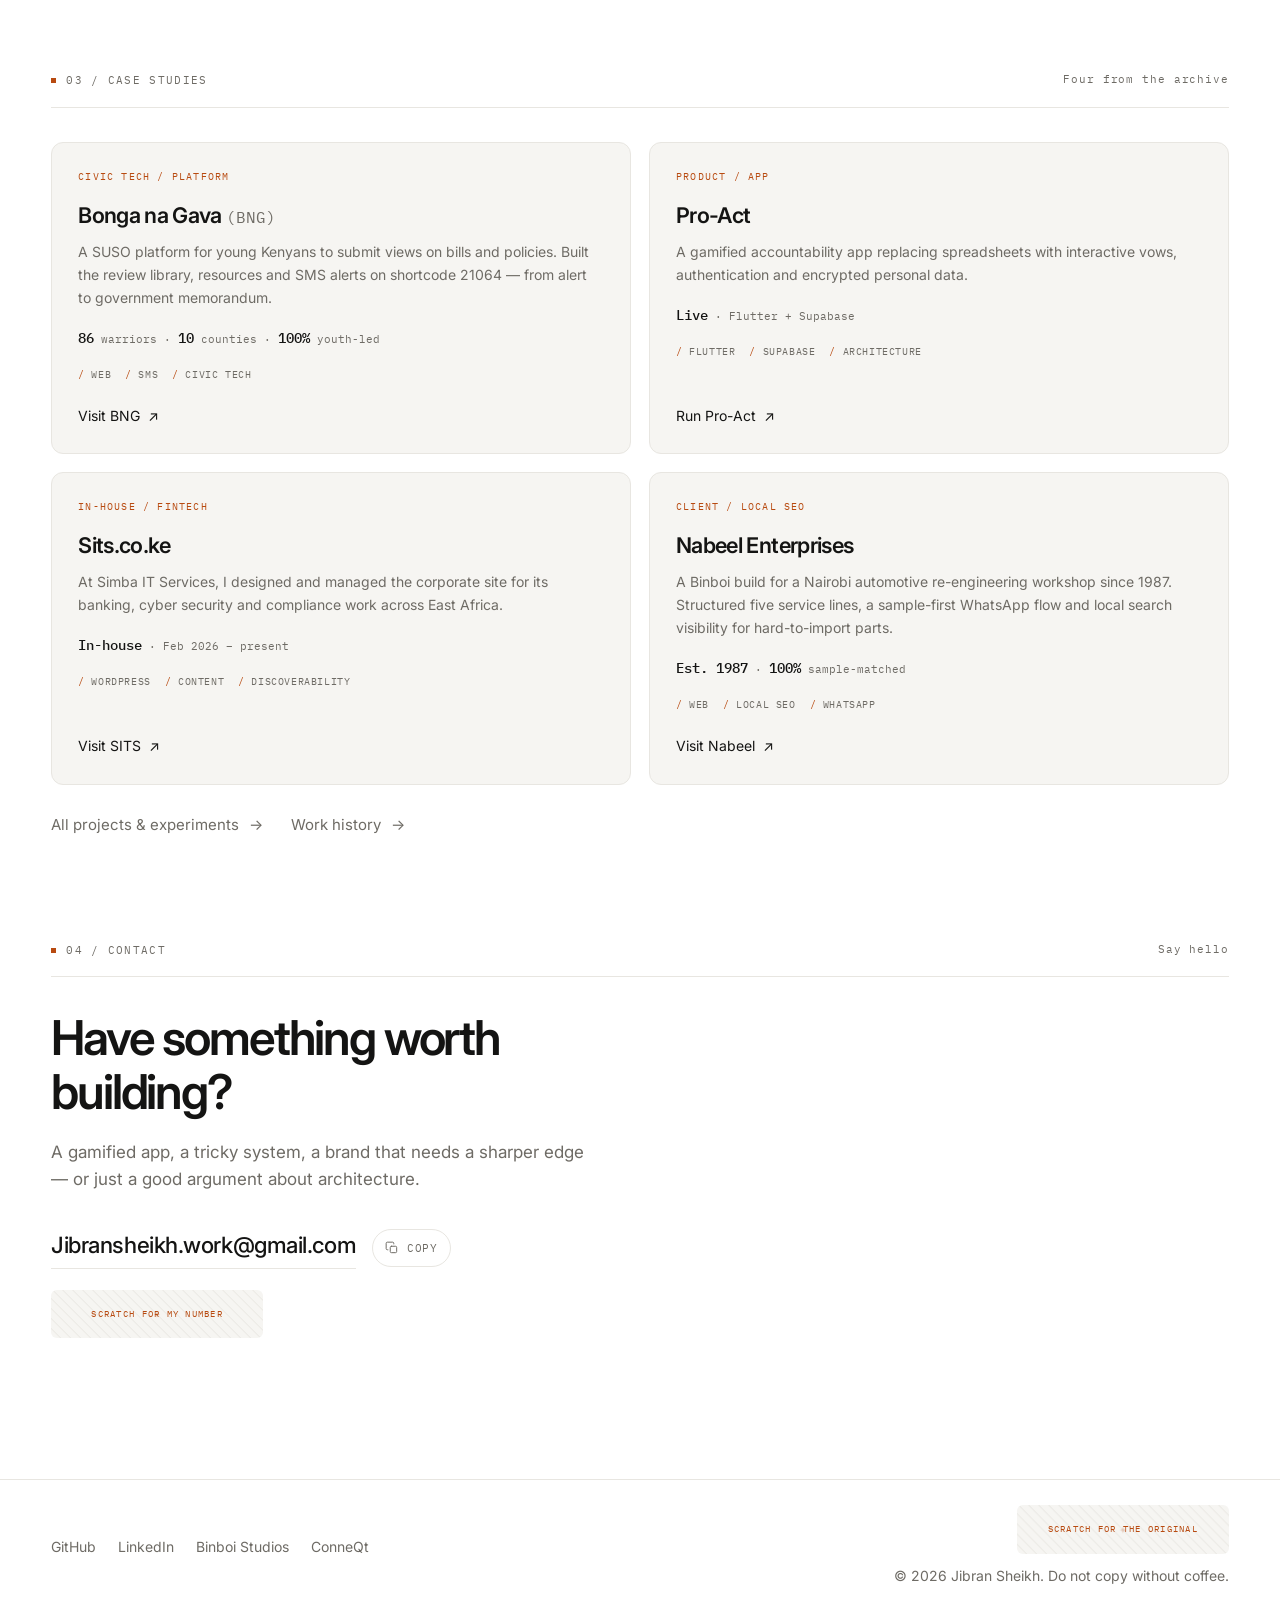
==== commit a0fc8116: "Center and lift affiliations reveal" ====
--- a/index.html
+++ b/index.html
@@ -146,6 +146,16 @@
             </div>
         </section>
 
+        <div class="affiliations wrap reveal">
+            <p class="affiliation-line">
+                <a class="affiliation" href="https://binboi.biz" target="_blank" rel="noopener noreferrer" aria-label="Founder of Binboi Studios"><sup class="affiliation-role">Founder</sup> <sup class="affiliation-prep">of</sup> Binboi Studios</a>
+                <span class="affiliation-sep" aria-hidden="true">&middot;</span>
+                <a class="affiliation" href="https://carlteq.io" target="_blank" rel="noopener noreferrer" aria-label="Co-founder of Carlteq"><sup class="affiliation-role">Co-founder</sup> <sup class="affiliation-prep">of</sup> Carlteq</a>
+                <span class="affiliation-sep" aria-hidden="true">&middot;</span>
+                <a class="affiliation" href="https://conneqtke.org/" target="_blank" rel="noopener noreferrer" aria-label="Board at ConneQt"><sup class="affiliation-role">Board</sup> <sup class="affiliation-prep">at</sup> ConneQt</a>
+            </p>
+        </div>
+
         <section id="about" class="section wrap">
             <div class="section-head reveal">
                 <h2 class="eyebrow">01 / About</h2>
@@ -182,16 +192,6 @@
                 </div>
             </div>
         </section>
-
-        <div class="affiliations wrap reveal">
-            <p class="affiliation-line">
-                <a class="affiliation" href="https://binboi.biz" target="_blank" rel="noopener noreferrer" aria-label="Founder of Binboi Studios"><sup class="affiliation-role">Founder</sup> of Binboi Studios</a>
-                <span class="affiliation-sep" aria-hidden="true">&middot;</span>
-                <a class="affiliation" href="https://carlteq.io" target="_blank" rel="noopener noreferrer" aria-label="Co-founder of Carlteq"><sup class="affiliation-role">Co-founder</sup> of Carlteq</a>
-                <span class="affiliation-sep" aria-hidden="true">&middot;</span>
-                <a class="affiliation" href="https://conneqtke.org/" target="_blank" rel="noopener noreferrer" aria-label="Board at ConneQt"><sup class="affiliation-role">Board</sup> at ConneQt</a>
-            </p>
-        </div>
 
         <section class="section wrap">
             <div class="section-head reveal">
--- a/style.css
+++ b/style.css
@@ -8,6 +8,7 @@
     --fg: #141413;
     --muted: #6e6b65;
     --rule: #e8e6e1;
+    --faint: #e4e2dd;
     --tile: #f6f5f2;
     --accent: #b84a10;
     --accent-soft: rgba(184, 74, 16, 0.12);
@@ -26,6 +27,7 @@
     --fg: #f2f0ed;
     --muted: #9d9992;
     --rule: #272624;
+    --faint: #2b2a28;
     --tile: #171716;
     --accent: #f07826;
     --accent-soft: rgba(240, 120, 38, 0.16);
@@ -509,30 +511,46 @@
 
 /* Affiliations bridge */
 .affiliations {
-    margin-top: 76px;
-    padding: 30px 0 34px;
+    margin-top: 0;
+    padding: 24px 0 28px;
     border-top: 1px solid var(--rule);
     border-bottom: 1px solid var(--rule);
+    text-align: center;
+}
+
+.hero + .affiliations {
+    padding-top: 16px;
+}
+
+.affiliations + .section {
+    margin-top: 72px;
 }
 
 .affiliation-line {
     margin: 0;
-    font-size: clamp(1.35rem, 3vw, 2.35rem);
-    line-height: 1.38;
+    font-size: clamp(1.3rem, 2.8vw, 2.2rem);
+    line-height: 1.42;
     letter-spacing: -0.035em;
-    color: var(--muted);
-    background-image: linear-gradient(90deg, var(--fg) 0 50%, var(--muted) 50% 100%);
+    text-wrap: balance;
+    color: var(--faint);
+    background-image: linear-gradient(90deg, var(--fg) 0 50%, var(--faint) 50% 100%);
     background-repeat: no-repeat;
     background-size: 200% 100%;
     background-position: 100% 0;
     -webkit-background-clip: text;
     background-clip: text;
     -webkit-text-fill-color: transparent;
-    transition: background-position 1.15s cubic-bezier(0.2, 0.7, 0.2, 1);
+    opacity: 0.45;
+    transform: translateY(9px);
+    transition: background-position 1.7s cubic-bezier(0.16, 0.8, 0.2, 1),
+        opacity 1.25s ease,
+        transform 1.25s cubic-bezier(0.2, 0.7, 0.2, 1);
 }
 
 .affiliations.is-in-view .affiliation-line {
     background-position: 0 0;
+    opacity: 1;
+    transform: none;
 }
 
 .affiliation {
@@ -541,13 +559,21 @@
     -webkit-text-fill-color: transparent;
 }
 
-.affiliation-role {
+.affiliation-role,
+.affiliation-prep {
     font-family: var(--mono);
     font-size: 0.42em;
     font-weight: 500;
+    vertical-align: super;
+}
+
+.affiliation-role {
     letter-spacing: 0.12em;
     text-transform: uppercase;
-    vertical-align: super;
+}
+
+.affiliation-prep {
+    letter-spacing: 0.04em;
 }
 
 .affiliation-sep {
@@ -1642,9 +1668,11 @@
     }
 
     .affiliations {
-        grid-template-columns: 1fr;
-        gap: 26px;
-        margin-top: 64px;
+        padding: 22px 0 24px;
+    }
+
+    .affiliations + .section {
+        margin-top: 56px;
     }
 
     .work-row {
@@ -1736,6 +1764,8 @@
 
     .affiliation-line {
         background-position: 0 0;
+        opacity: 1;
+        transform: none;
     }
 
     .tool-row {
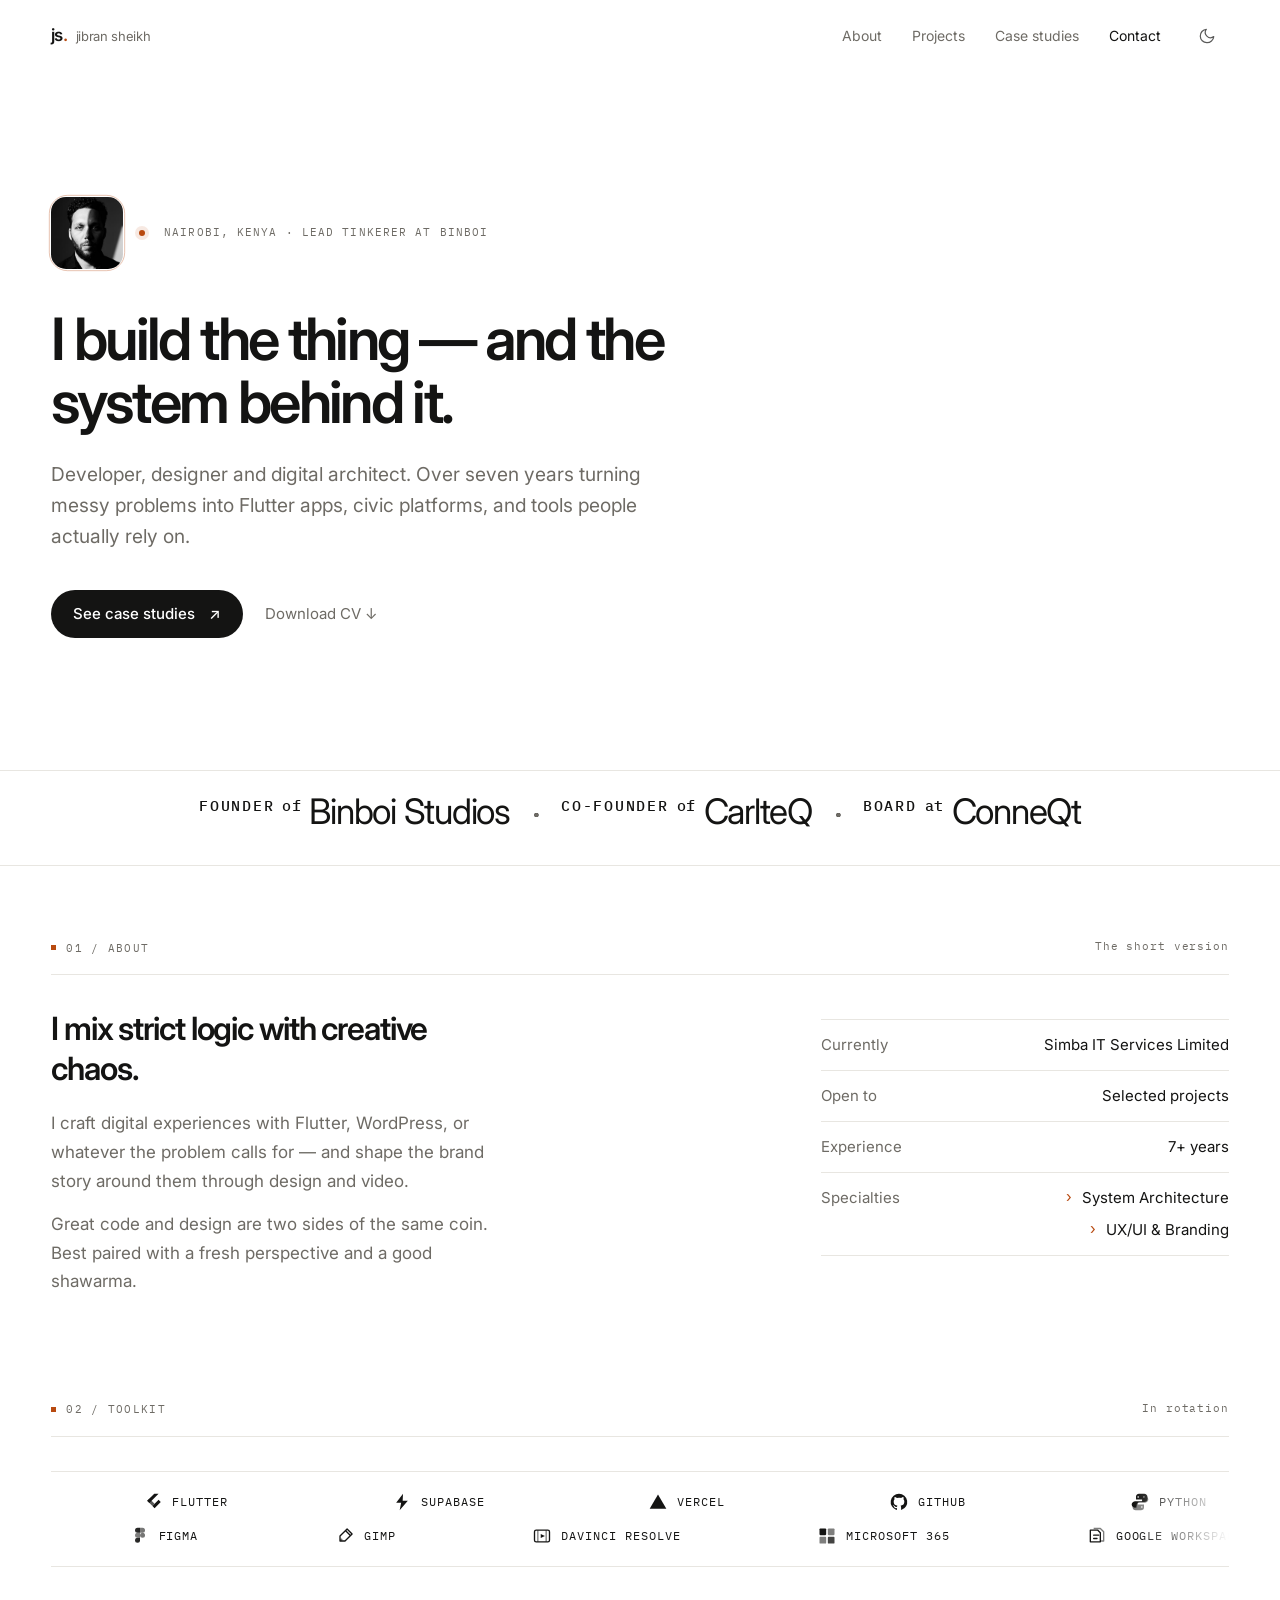
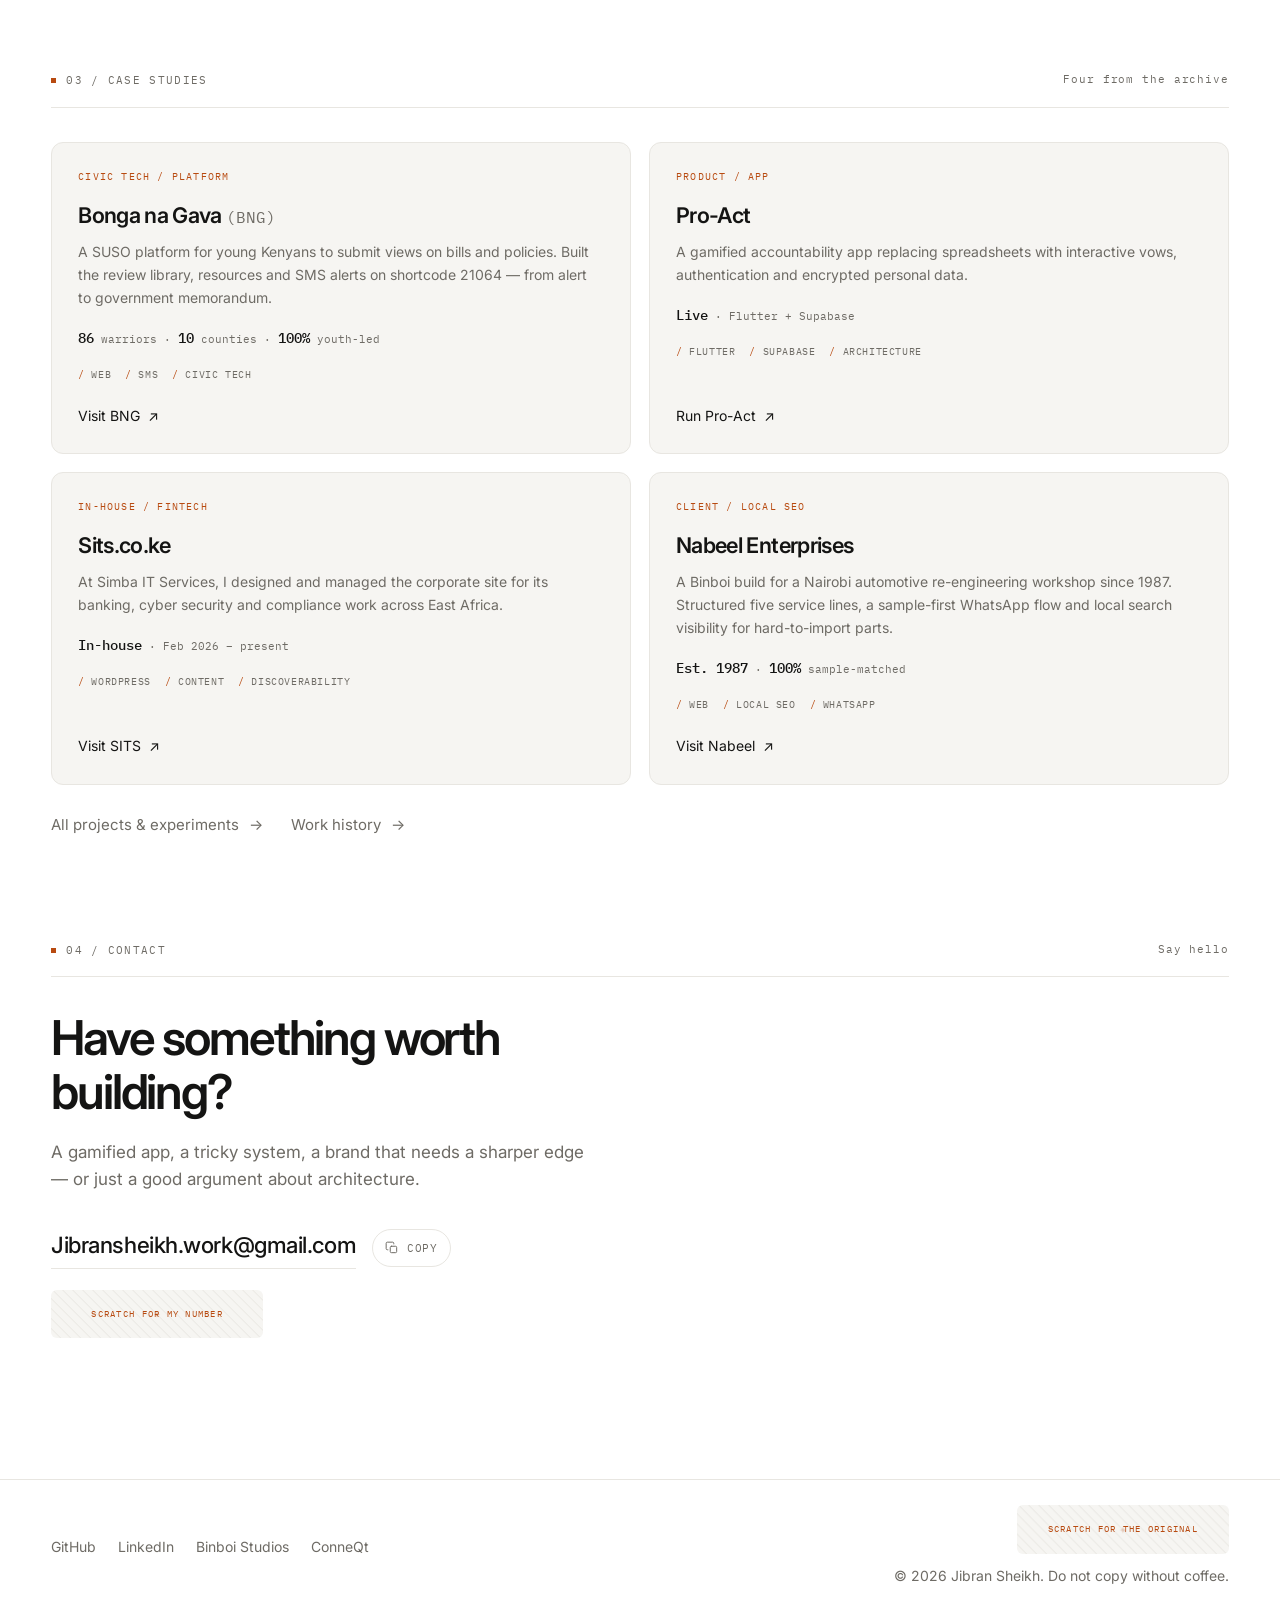
==== commit d42670a6: "Capitalize CarlteQ consistently" ====
--- a/index.html
+++ b/index.html
@@ -150,7 +150,7 @@
             <p class="affiliation-line">
                 <a class="affiliation" href="https://binboi.biz" target="_blank" rel="noopener noreferrer" aria-label="Founder of Binboi Studios"><sup class="affiliation-role">Founder</sup> <sup class="affiliation-prep">of</sup> Binboi Studios</a>
                 <span class="affiliation-sep" aria-hidden="true">&middot;</span>
-                <a class="affiliation" href="https://carlteq.io" target="_blank" rel="noopener noreferrer" aria-label="Co-founder of Carlteq"><sup class="affiliation-role">Co-founder</sup> <sup class="affiliation-prep">of</sup> Carlteq</a>
+                <a class="affiliation" href="https://carlteq.io" target="_blank" rel="noopener noreferrer" aria-label="Co-founder of CarlteQ"><sup class="affiliation-role">Co-founder</sup> <sup class="affiliation-prep">of</sup> CarlteQ</a>
                 <span class="affiliation-sep" aria-hidden="true">&middot;</span>
                 <a class="affiliation" href="https://conneqtke.org/" target="_blank" rel="noopener noreferrer" aria-label="Board at ConneQt"><sup class="affiliation-role">Board</sup> <sup class="affiliation-prep">at</sup> ConneQt</a>
             </p>
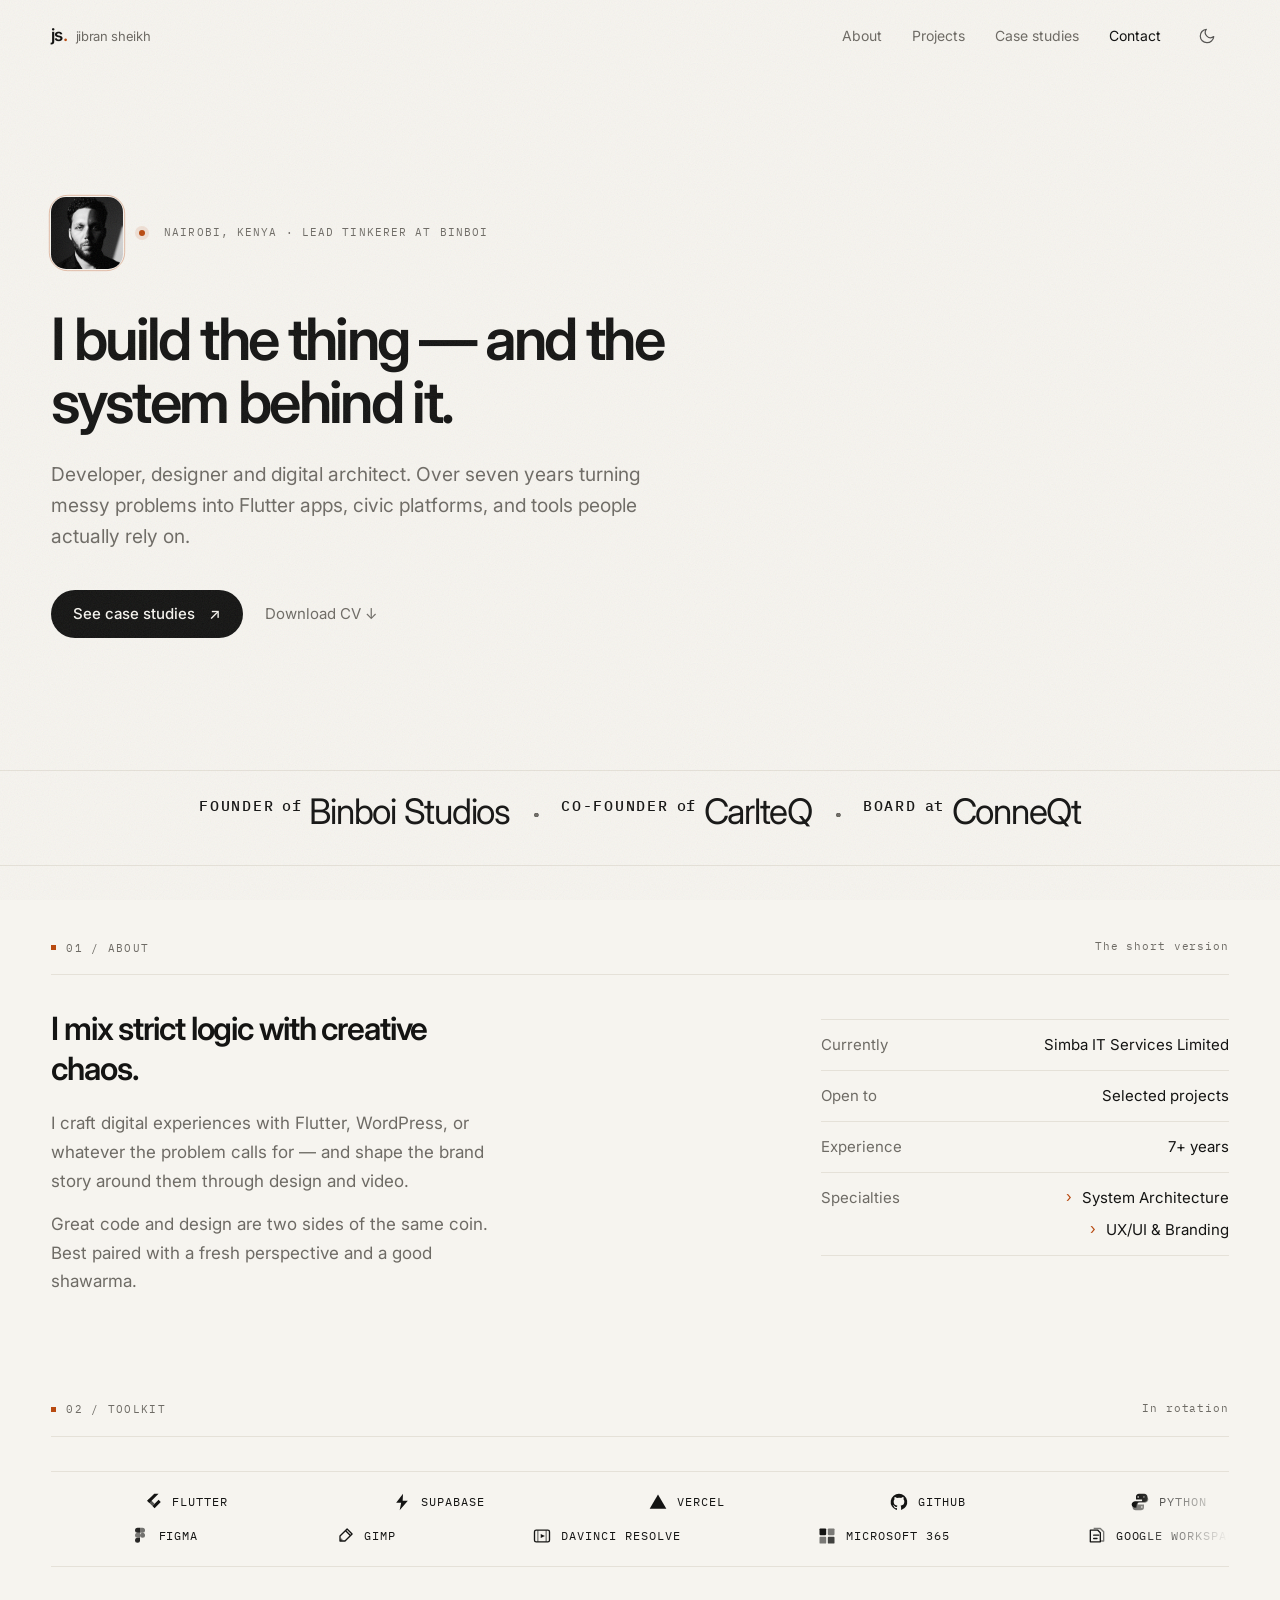
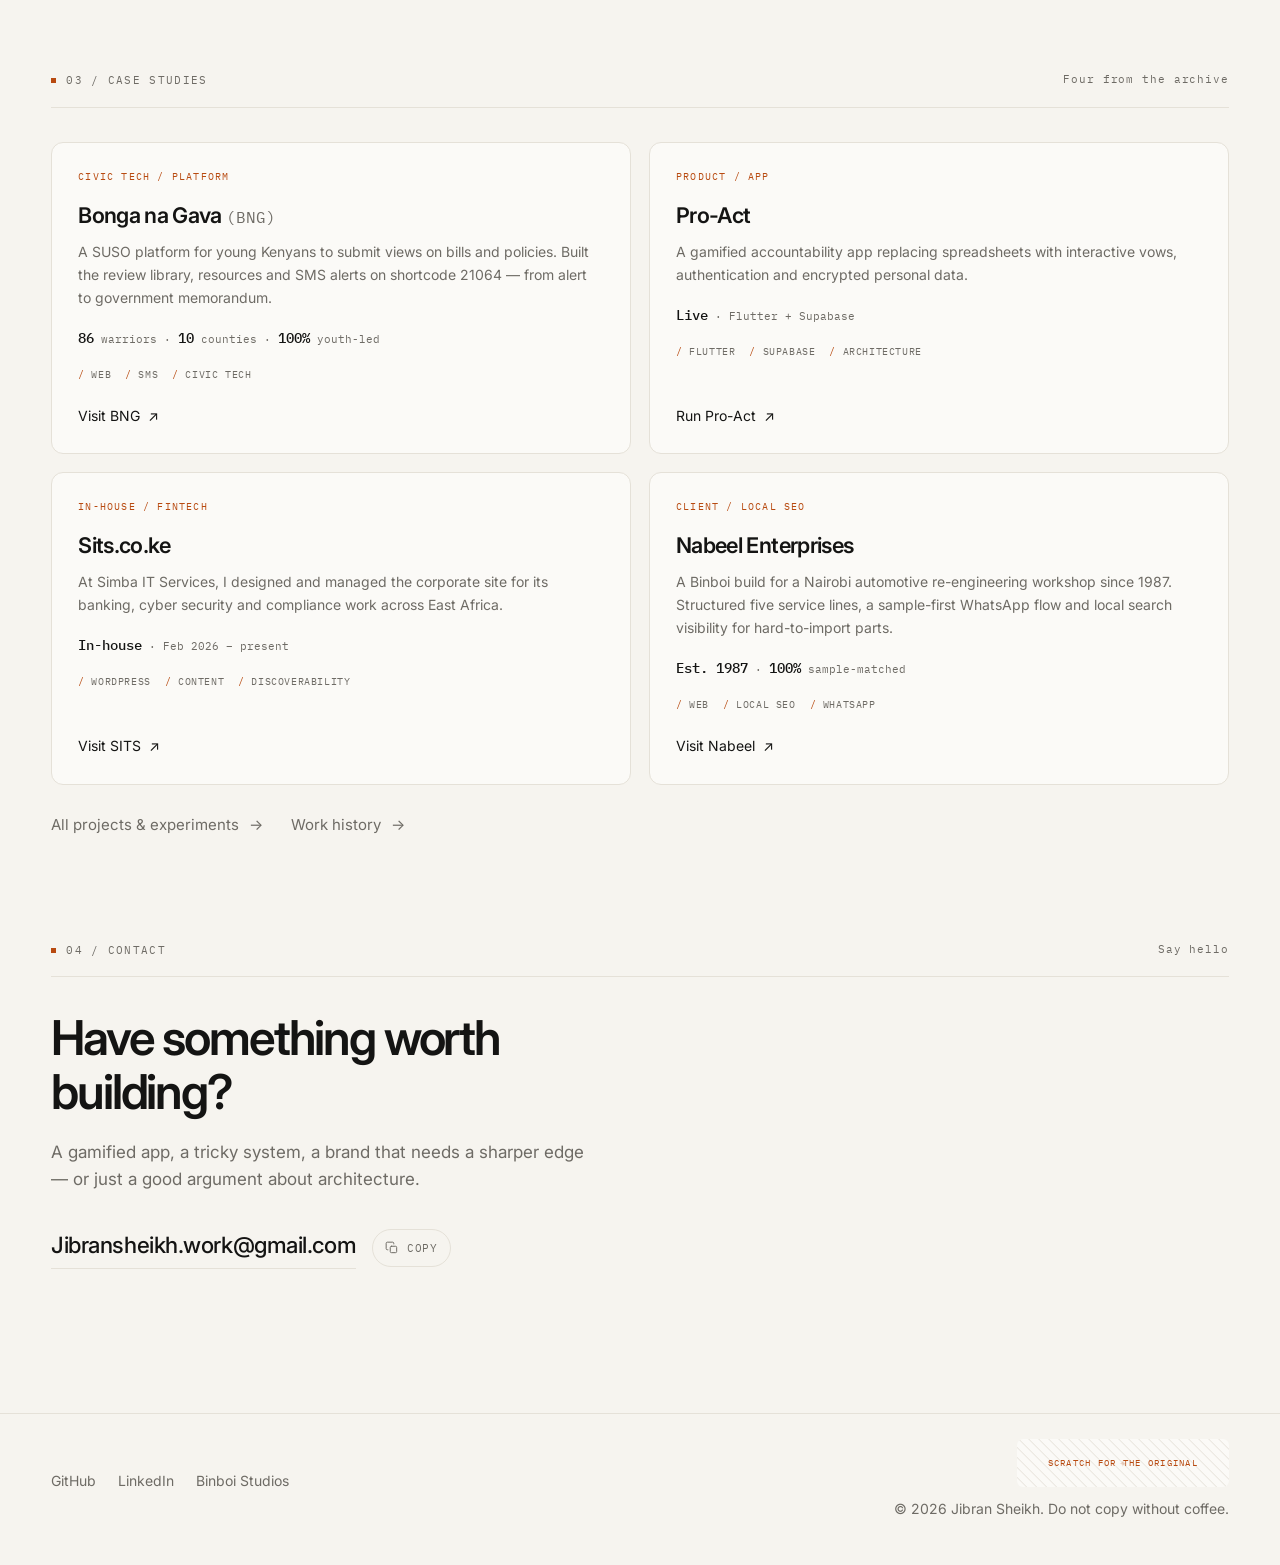
==== commit 6458b095: "Remove phone scratch and add textured backgrounds" ====
--- a/index.html
+++ b/index.html
@@ -415,24 +415,6 @@
                 <span class="sr-only" role="status" data-copy-status></span>
             </div>
 
-            <div class="phone-reveal reveal" style="--delay: 0.16s">
-                <button type="button" class="specialty specialty--scratch"
-                    aria-label="Scratch to reveal Jibran's phone number"
-                    aria-describedby="phone-hint" aria-pressed="false"
-                    data-reveal-label="Jibran's phone number: +254 717 516 439"
-                    data-reveal-status="Phone number revealed: +254 717 516 439. A call link is now available."
-                    data-reveal-target="#phone-call-link">
-                    <span class="specialty-face" aria-hidden="true">
-                        <span class="specialty-text">+254 717 516 439</span>
-                        <span class="specialty-note">tap to call below</span>
-                    </span>
-                    <canvas class="specialty-cover" aria-hidden="true"></canvas>
-                    <span class="specialty-prompt" aria-hidden="true">scratch for my number</span>
-                </button>
-                <span class="sr-only" id="phone-hint">Drag across the card to scratch it, or press Enter to reveal the phone number.</span>
-                <span class="sr-only" aria-live="polite" data-scratch-status></span>
-                <a class="phone phone-link" id="phone-call-link" href="tel:+254717516439" hidden>Call +254 717 516 439 <span class="arr" aria-hidden="true">&nearr;</span></a>
-            </div>
         </section>
     </main>
 
@@ -441,7 +423,6 @@
             <a href="https://github.com/Jibransheikh" target="_blank" rel="noopener noreferrer">GitHub</a>
             <a href="https://linkedin.com/in/jibransheikhwork" target="_blank" rel="noopener noreferrer">LinkedIn</a>
             <a href="https://binboi.biz" target="_blank" rel="noopener noreferrer">Binboi Studios</a>
-            <a href="https://conneqtke.org/" target="_blank" rel="noopener noreferrer">ConneQt</a>
         </div>
         <div class="footer-right">
             <div class="footer-scratch">
--- a/style.css
+++ b/style.css
@@ -4,14 +4,15 @@
 :root {
     color-scheme: light;
 
-    --bg: #ffffff;
+    --bg: #f6f4ef;
     --fg: #141413;
     --muted: #6e6b65;
-    --rule: #e8e6e1;
-    --faint: #e4e2dd;
-    --tile: #f6f5f2;
+    --rule: #e5e1d8;
+    --faint: #e2ded5;
+    --tile: #fbfaf7;
     --accent: #b84a10;
     --accent-soft: rgba(184, 74, 16, 0.12);
+    --grain-opacity: 0.075;
 
     --sans: "Inter", system-ui, -apple-system, "Segoe UI", sans-serif;
     --mono: "IBM Plex Mono", ui-monospace, SFMono-Regular, monospace;
@@ -23,14 +24,15 @@
 html[data-theme="dark"] {
     color-scheme: dark;
 
-    --bg: #0e0e0d;
+    --bg: #121212;
     --fg: #f2f0ed;
     --muted: #9d9992;
-    --rule: #272624;
-    --faint: #2b2a28;
-    --tile: #171716;
+    --rule: #2a2a28;
+    --faint: #242424;
+    --tile: #1e1e1e;
     --accent: #f07826;
     --accent-soft: rgba(240, 120, 38, 0.16);
+    --grain-opacity: 0.05;
 }
 
 /* ---------------------------------------------
@@ -58,6 +60,18 @@
     line-height: 1.6;
     -webkit-font-smoothing: antialiased;
     transition: background-color 0.3s ease, color 0.3s ease;
+}
+
+html::after {
+    content: "";
+    position: fixed;
+    inset: 0;
+    z-index: 30;
+    pointer-events: none;
+    background-image: url("data:image/svg+xml,%3Csvg viewBox='0 0 200 200' xmlns='http://www.w3.org/2000/svg'%3E%3Cfilter id='noiseFilter'%3E%3CfeTurbulence type='fractalNoise' baseFrequency='0.85' numOctaves='3' stitchTiles='stitch'/%3E%3C/filter%3E%3Crect width='100%25' height='100%25' filter='url(%23noiseFilter)'/%3E%3C/svg%3E");
+    background-size: 200px 200px;
+    opacity: var(--grain-opacity);
+    transition: opacity 0.3s ease;
 }
 
 img {
@@ -524,6 +538,11 @@
 
 .affiliations + .section {
     margin-top: 72px;
+}
+
+.affiliations.reveal {
+    transition-duration: 1.8s;
+    transition-timing-function: cubic-bezier(0.16, 0.8, 0.2, 1);
 }
 
 .affiliation-line {
@@ -540,11 +559,11 @@
     -webkit-background-clip: text;
     background-clip: text;
     -webkit-text-fill-color: transparent;
-    opacity: 0.45;
-    transform: translateY(9px);
-    transition: background-position 1.7s cubic-bezier(0.16, 0.8, 0.2, 1),
-        opacity 1.25s ease,
-        transform 1.25s cubic-bezier(0.2, 0.7, 0.2, 1);
+    opacity: 0.32;
+    transform: translateY(14px);
+    transition: background-position 4.4s cubic-bezier(0.12, 0.74, 0.16, 1) 0.15s,
+        opacity 2.6s ease 0.1s,
+        transform 2.6s cubic-bezier(0.16, 0.8, 0.2, 1) 0.1s;
 }
 
 .affiliations.is-in-view .affiliation-line {
@@ -554,9 +573,28 @@
 }
 
 .affiliation {
+    display: inline-block;
     color: inherit;
     text-decoration: none;
     -webkit-text-fill-color: transparent;
+    opacity: 0.28;
+    transform: translateY(10px);
+    transition: opacity 2.4s ease var(--affil-delay, 0s),
+        transform 2.4s cubic-bezier(0.16, 0.8, 0.2, 1) var(--affil-delay, 0s),
+        color 0.3s ease 0s;
+}
+
+.affiliations.is-in-view .affiliation {
+    opacity: 1;
+    transform: none;
+}
+
+.affiliation:nth-of-type(2) {
+    --affil-delay: 0.45s;
+}
+
+.affiliation:nth-of-type(3) {
+    --affil-delay: 0.9s;
 }
 
 .affiliation-role,
@@ -582,6 +620,16 @@
     font-size: 0.8em;
     color: var(--muted);
     -webkit-text-fill-color: currentColor;
+    opacity: 0.2;
+    transition: opacity 2.2s ease var(--sep-delay, 0.25s);
+}
+
+.affiliation-sep:nth-of-type(2) {
+    --sep-delay: 0.7s;
+}
+
+.affiliations.is-in-view .affiliation-sep {
+    opacity: 1;
 }
 
 .affiliation:hover,
@@ -1265,32 +1313,6 @@
     width: 14px;
     height: 14px;
     flex: none;
-}
-
-.phone {
-    display: block;
-    width: fit-content;
-    margin-top: 18px;
-    font-size: 15px;
-    color: var(--muted);
-    transition: color 0.2s ease;
-}
-
-.phone:hover {
-    color: var(--fg);
-}
-
-.phone-reveal {
-    margin-top: 24px;
-}
-
-.phone-reveal .specialty {
-    min-width: 212px;
-}
-
-.phone-link {
-    margin-top: 14px;
-    color: var(--accent);
 }
 
 /* ---------------------------------------------
@@ -1768,6 +1790,12 @@
         transform: none;
     }
 
+    .affiliation,
+    .affiliation-sep {
+        opacity: 1 !important;
+        transform: none;
+    }
+
     .tool-row {
         width: 100%;
         animation: none !important;
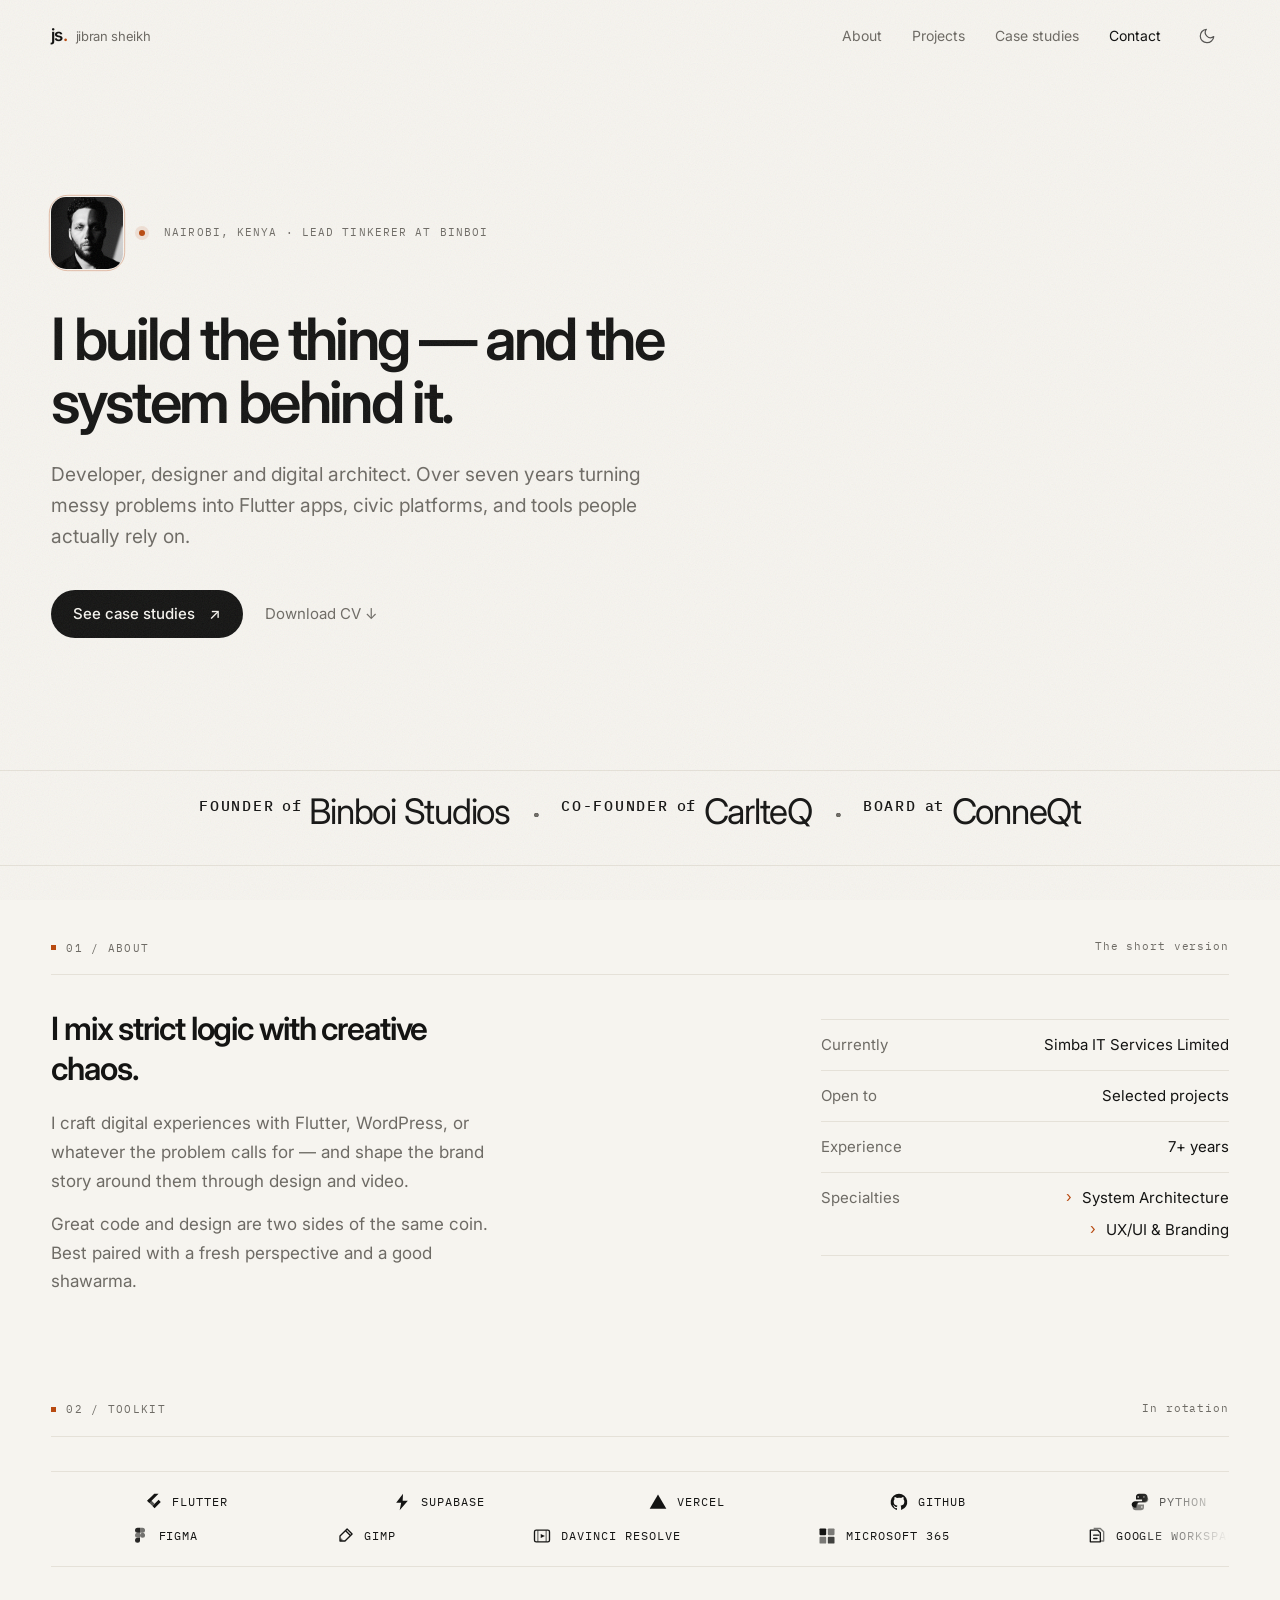
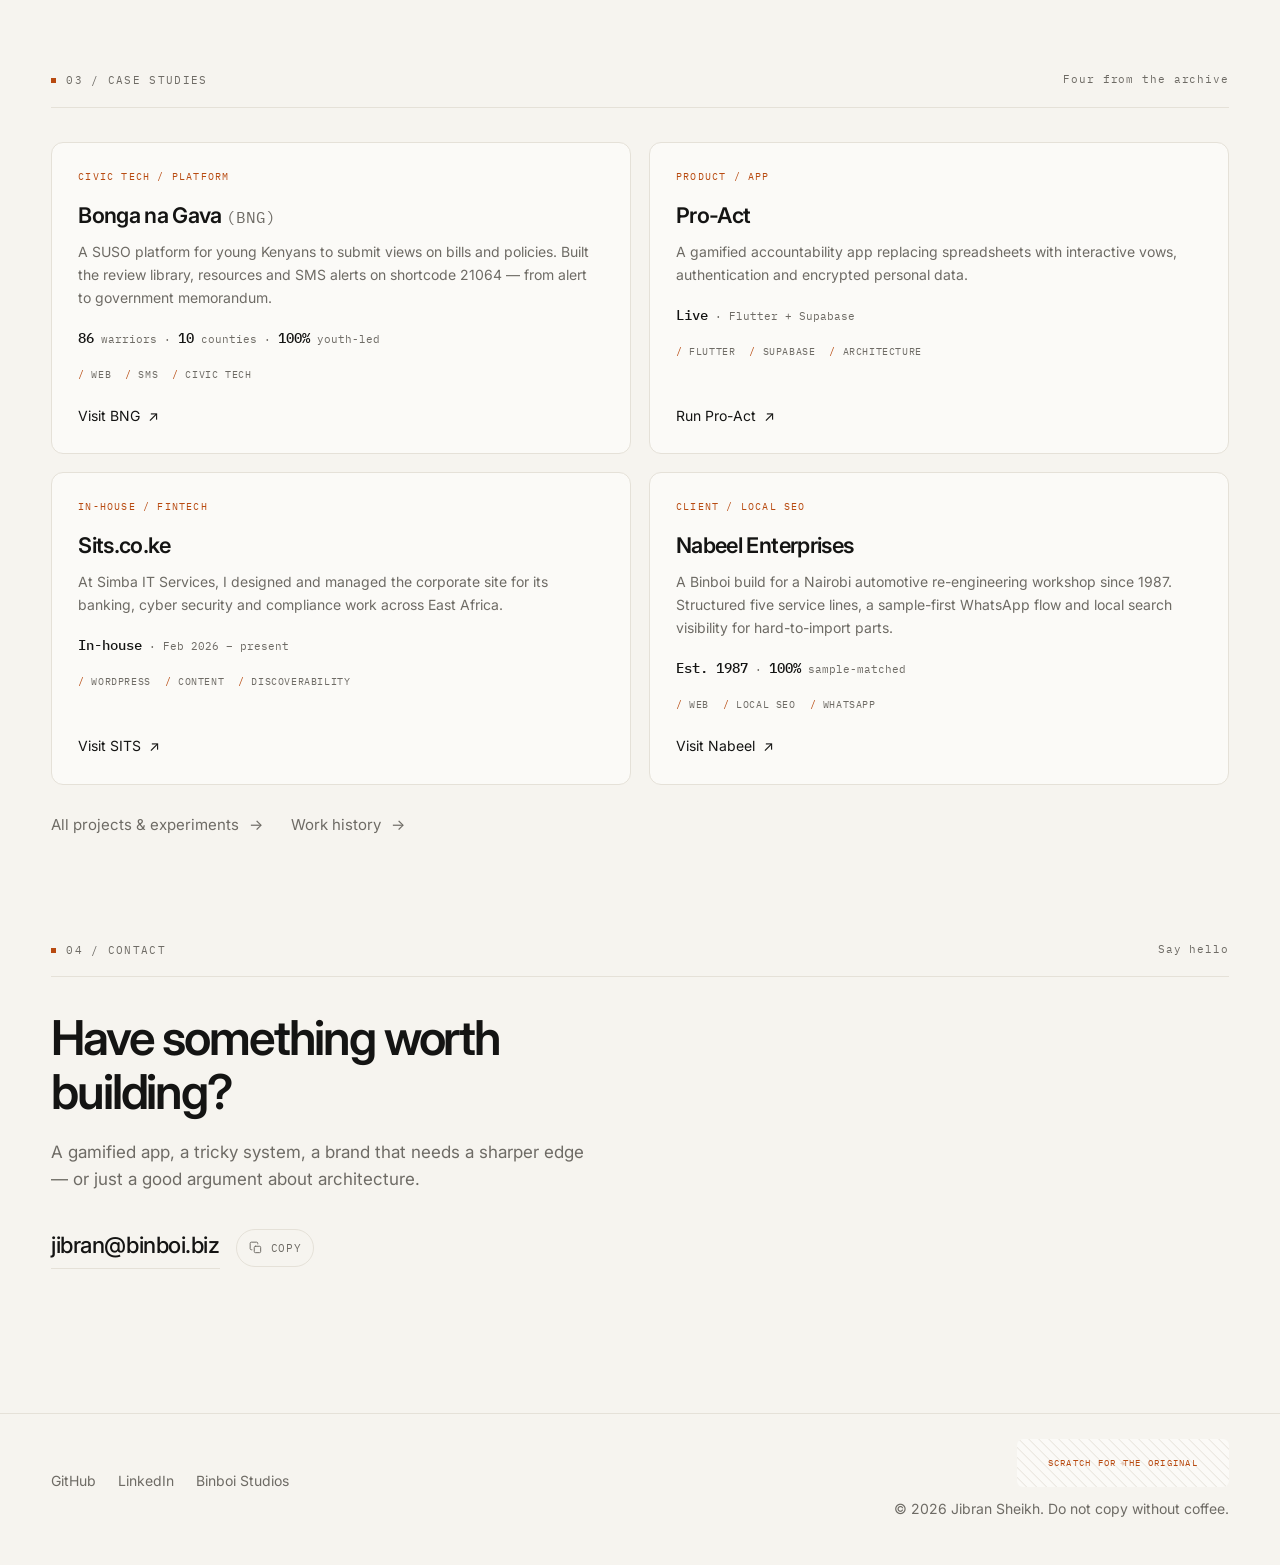
==== commit 9598f303: "Update contact email" ====
--- a/index.html
+++ b/index.html
@@ -404,8 +404,8 @@
                 argument about architecture.
             </p>
             <div class="contact-email reveal" style="--delay: 0.12s">
-                <a class="email-link" href="mailto:Jibransheikh.work@gmail.com">Jibransheikh.work@gmail.com</a>
-                <button type="button" class="copy-email" data-copy-email="Jibransheikh.work@gmail.com" aria-label="Copy email address to clipboard">
+                <a class="email-link" href="mailto:jibran@binboi.biz">jibran@binboi.biz</a>
+                <button type="button" class="copy-email" data-copy-email="jibran@binboi.biz" aria-label="Copy email address to clipboard">
                     <svg viewBox="0 0 24 24" fill="none" stroke="currentColor" stroke-width="1.7" stroke-linecap="round" stroke-linejoin="round" aria-hidden="true">
                         <rect x="9" y="9" width="11" height="11" rx="2"/>
                         <path d="M5 15H4a2 2 0 0 1-2-2V4a2 2 0 0 1 2-2h9a2 2 0 0 1 2 2v1"/>
